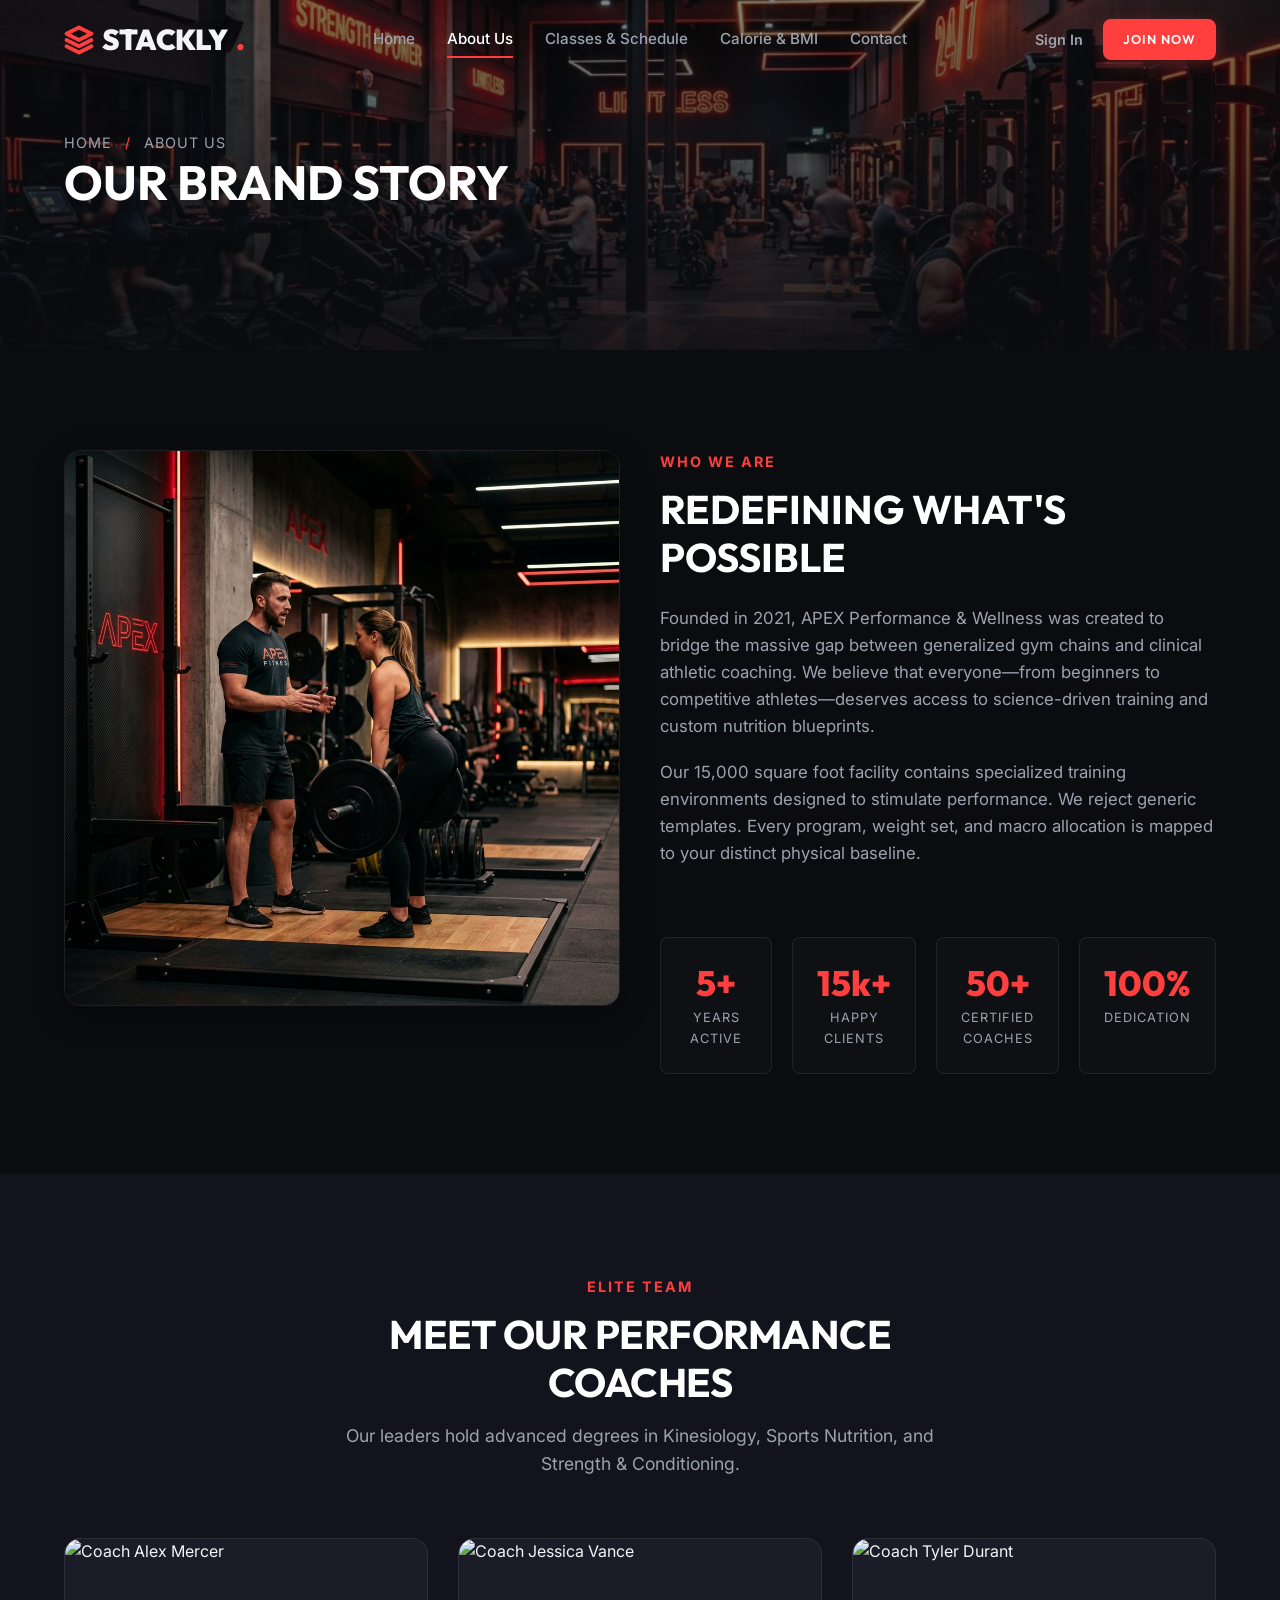
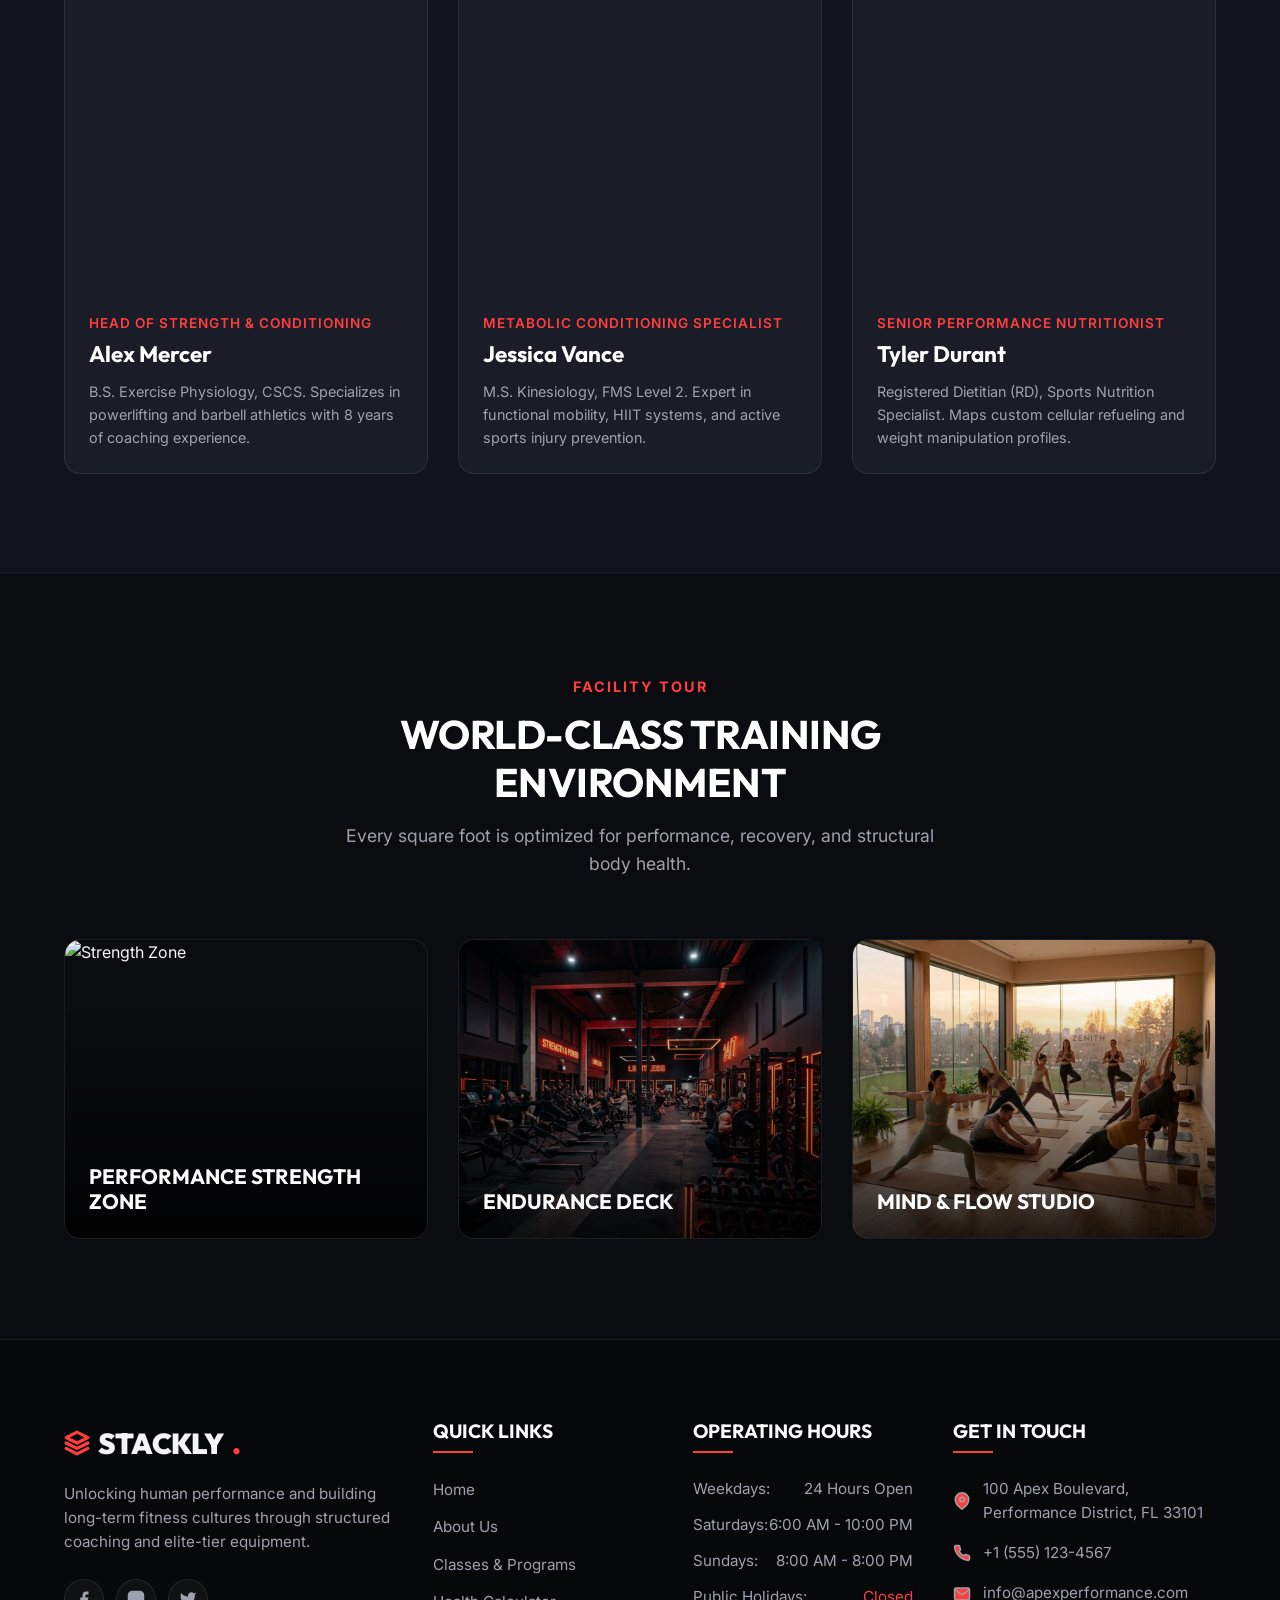
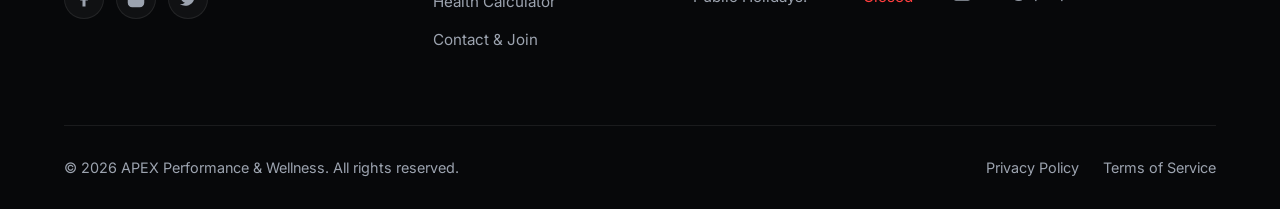
==== about.html @ 870a15e8 "hi" ====
<!DOCTYPE html>
<html lang="en">
<head>
  <meta charset="UTF-8">
  <meta name="viewport" content="width=device-width, initial-scale=1.0">
  <title>About Us | APEX Performance & Wellness</title>
  <meta name="description" content="Learn about the APEX philosophy, meet our team of certified elite trainers, and take a tour of our state-of-the-art facilities.">
  <link rel="stylesheet" href="css/style.css">
  <style>
    /* Subpage Hero specific styling */
    .sub-hero {
      height: 350px;
      position: relative;
      background-size: cover;
      background-position: center;
      display: flex;
      align-items: center;
      z-index: 2;
    }
    .sub-hero-overlay {
      position: absolute;
      top: 0;
      left: 0;
      width: 100%;
      height: 100%;
      background: linear-gradient(
        to bottom,
        rgba(11, 12, 16, 0.5) 0%,
        rgba(11, 12, 16, 0.9) 100%
      );
      z-index: -1;
    }
    .sub-hero-content {
      width: 100%;
    }
    .sub-hero h1 {
      font-size: 3rem;
      text-transform: uppercase;
      margin-bottom: 8px;
    }
    .breadcrumbs {
      font-size: 0.9rem;
      color: var(--text-muted);
      text-transform: uppercase;
      letter-spacing: 1px;
    }
    .breadcrumbs span {
      color: var(--primary);
      margin: 0 8px;
    }
    
    /* Stats Grid for About */
    .about-stats {
      display: grid;
      grid-template-columns: repeat(4, 1fr);
      gap: 20px;
      margin-top: 40px;
    }
    .about-stat-item {
      background-color: rgba(255, 255, 255, 0.02);
      border: 1px solid var(--border-color);
      border-radius: var(--radius-sm);
      padding: 24px;
      text-align: center;
    }
    .about-stat-item h3 {
      font-size: 2.2rem;
      color: var(--primary);
      margin-bottom: 4px;
      font-weight: 800;
    }
    .about-stat-item p {
      font-size: 0.8rem;
      color: var(--text-muted);
      text-transform: uppercase;
      letter-spacing: 1px;
    }

    /* Facility Grid */
    .facility-grid {
      display: grid;
      grid-template-columns: repeat(3, 1fr);
      gap: 30px;
    }
    .facility-card {
      position: relative;
      height: 300px;
      border-radius: var(--radius-md);
      overflow: hidden;
      border: 1px solid var(--border-color);
    }
    .facility-img {
      width: 100%;
      height: 100%;
      object-fit: cover;
      transition: var(--transition);
    }
    .facility-card:hover .facility-img {
      transform: scale(1.1);
    }
    .facility-overlay {
      position: absolute;
      top: 0;
      left: 0;
      width: 100%;
      height: 100%;
      background: linear-gradient(to top, rgba(0, 0, 0, 0.8) 0%, transparent 80%);
      display: flex;
      align-items: flex-end;
      padding: 24px;
    }
    .facility-overlay h3 {
      font-size: 1.3rem;
      text-transform: uppercase;
      color: var(--text-light);
    }

    @media (max-width: 768px) {
      .about-stats {
        grid-template-columns: repeat(2, 1fr);
      }
      .facility-grid {
        grid-template-columns: 1fr;
      }
    }
  </style>
</head>
<body>

  <!-- ==========================================================================
       HEADER & NAVIGATION
       ========================================================================== -->
  <header class="header" id="navbar">
    <div class="container header-container">
      <a href="index.html" class="logo" id="logo-link">
        <svg viewBox="0 0 24 24" width="30" height="30" fill="none" stroke="currentColor" stroke-width="3" stroke-linecap="round" stroke-linejoin="round" class="text-primary">
          <path d="M12 2L2 7l10 5 10-5-10-5z"></path>
          <path d="M2 17l10 5 10-5"></path>
          <path d="M2 12l10 5 10-5"></path>
        </svg>
        STACKLY<span>.</span>
      </a>
      
      <nav class="nav-menu" id="navigation-menu">
        <a href="index.html" class="nav-link" id="nav-home">Home</a>
        <a href="about.html" class="nav-link active" id="nav-about">About Us</a>
        <a href="classes.html" class="nav-link" id="nav-classes">Classes & Schedule</a>
        <a href="bmi.html" class="nav-link" id="nav-bmi">Calorie & BMI</a>
        <a href="contact.html" class="nav-link" id="nav-contact">Contact</a>
      </nav>
      
      <div class="nav-actions">
        <a href="login.html" class="nav-link" id="nav-login-link" style="margin-right: 20px; font-weight: 600; font-size: 0.9rem;">Sign In</a>
        <a href="contact.html" class="btn btn-primary btn-sm" id="nav-cta-btn" style="padding: 10px 20px; font-size: 0.8rem;">
          Join Now
        </a>
        <button class="nav-toggle" id="menu-toggle" aria-label="Toggle navigation Menu" style="margin-left: 20px;">
          <span></span>
          <span></span>
          <span></span>
        </button>
      </div>
    </div>
  </header>

  <!-- ==========================================================================
       SUBPAGE HERO
       ========================================================================== -->
  <section class="sub-hero" style="background-image: url('assets/images/hero.png');" id="about-hero">
    <div class="sub-hero-overlay"></div>
    <div class="container">
      <div class="sub-hero-content reveal reveal-fade">
        <div class="breadcrumbs">Home <span>/</span> About Us</div>
        <h1>Our Brand Story</h1>
      </div>
    </div>
  </section>

  <!-- ==========================================================================
       OUR STORY / BRAND PHILOSOPHY
       ========================================================================== -->
  <section class="section" id="story-section">
    <div class="container">
      <div class="grid-2">
        <div class="reveal reveal-left" id="story-images-layout">
          <img src="assets/images/trainer-coaching.png" alt="Apex coaching scene" style="border-radius: var(--radius-md); border: 1px solid var(--border-color); box-shadow: 0 10px 30px rgba(0,0,0,0.3);">
        </div>
        <div class="reveal reveal-right" id="story-text-content" style="display: flex; flex-direction: column; justify-content: center;">
          <span class="tagline">Who We Are</span>
          <h2 style="font-size: 2.5rem; margin-bottom: 24px; text-transform: uppercase;">Redefining What's Possible</h2>
          <p style="color: var(--text-muted); margin-bottom: 20px; font-size: 1.05rem;">
            Founded in 2021, APEX Performance & Wellness was created to bridge the massive gap between generalized gym chains and clinical athletic coaching. We believe that everyone—from beginners to competitive athletes—deserves access to science-driven training and custom nutrition blueprints.
          </p>
          <p style="color: var(--text-muted); margin-bottom: 30px; font-size: 1.05rem;">
            Our 15,000 square foot facility contains specialized training environments designed to stimulate performance. We reject generic templates. Every program, weight set, and macro allocation is mapped to your distinct physical baseline.
          </p>
          
          <div class="about-stats" id="about-stats-grid">
            <div class="about-stat-item">
              <h3>5+</h3>
              <p>Years active</p>
            </div>
            <div class="about-stat-item">
              <h3>15k+</h3>
              <p>Happy clients</p>
            </div>
            <div class="about-stat-item">
              <h3>50+</h3>
              <p>Certified coaches</p>
            </div>
            <div class="about-stat-item">
              <h3>100%</h3>
              <p>Dedication</p>
            </div>
          </div>
        </div>
      </div>
    </div>
  </section>

  <!-- ==========================================================================
       MEET THE COACHES SECTION
       ========================================================================== -->
  <section class="section section-dark" id="trainers-section">
    <div class="container">
      <div class="section-header text-center reveal reveal-up">
        <span class="tagline">Elite Team</span>
        <h2>Meet Our Performance Coaches</h2>
        <p>Our leaders hold advanced degrees in Kinesiology, Sports Nutrition, and Strength & Conditioning.</p>
      </div>

      <div class="grid-3">
        <!-- Trainer 1 -->
        <div class="trainer-card reveal reveal-up delay-1" id="trainer-alex">
          <div class="trainer-img-wrapper">
            <img src="https://images.unsplash.com/photo-1567013127542-490d757e51fc?q=80&w=400&auto=format&fit=crop" alt="Coach Alex Mercer" class="trainer-img">
            <div class="trainer-socials">
              <a href="#" class="social-icon" aria-label="Alex Mercer Instagram">
                <svg viewBox="0 0 24 24" fill="none" stroke="currentColor" stroke-width="2" stroke-linecap="round" stroke-linejoin="round"><rect x="2" y="2" width="20" height="20" rx="5" ry="5"></rect><path d="M16 11.37A4 4 0 1 1 12.63 8 4 4 0 0 1 16 11.37z"></path><line x1="17.5" y1="6.5" x2="17.51" y2="6.5"></line></svg>
              </a>
              <a href="#" class="social-icon" aria-label="Alex Mercer Twitter">
                <svg viewBox="0 0 24 24"><path d="M23 3a10.9 10.9 0 0 1-3.14 1.53 4.48 4.48 0 0 0-7.86 3v1A10.66 10.66 0 0 1 3 4s-4 9 5 13a11.64 11.64 0 0 1-7 2c9 5 20 0 20-11.5a4.5 4.5 0 0 0-.08-.83A7.72 7.72 0 0 0 23 3z"/></svg>
              </a>
            </div>
          </div>
          <div class="trainer-info">
            <div class="trainer-role">Head of Strength & Conditioning</div>
            <h3>Alex Mercer</h3>
            <p style="color: var(--text-muted); font-size: 0.9rem;">B.S. Exercise Physiology, CSCS. Specializes in powerlifting and barbell athletics with 8 years of coaching experience.</p>
          </div>
        </div>

        <!-- Trainer 2 -->
        <div class="trainer-card reveal reveal-up delay-2" id="trainer-jessica">
          <div class="trainer-img-wrapper">
            <img src="https://images.unsplash.com/photo-1548690312-e3b507d8c110?q=80&w=400&auto=format&fit=crop" alt="Coach Jessica Vance" class="trainer-img">
            <div class="trainer-socials">
              <a href="#" class="social-icon" aria-label="Jessica Vance Instagram">
                <svg viewBox="0 0 24 24" fill="none" stroke="currentColor" stroke-width="2" stroke-linecap="round" stroke-linejoin="round"><rect x="2" y="2" width="20" height="20" rx="5" ry="5"></rect><path d="M16 11.37A4 4 0 1 1 12.63 8 4 4 0 0 1 16 11.37z"></path><line x1="17.5" y1="6.5" x2="17.51" y2="6.5"></line></svg>
              </a>
              <a href="#" class="social-icon" aria-label="Jessica Vance Twitter">
                <svg viewBox="0 0 24 24"><path d="M23 3a10.9 10.9 0 0 1-3.14 1.53 4.48 4.48 0 0 0-7.86 3v1A10.66 10.66 0 0 1 3 4s-4 9 5 13a11.64 11.64 0 0 1-7 2c9 5 20 0 20-11.5a4.5 4.5 0 0 0-.08-.83A7.72 7.72 0 0 0 23 3z"/></svg>
              </a>
            </div>
          </div>
          <div class="trainer-info">
            <div class="trainer-role">Metabolic Conditioning Specialist</div>
            <h3>Jessica Vance</h3>
            <p style="color: var(--text-muted); font-size: 0.9rem;">M.S. Kinesiology, FMS Level 2. Expert in functional mobility, HIIT systems, and active sports injury prevention.</p>
          </div>
        </div>

        <!-- Trainer 3 -->
        <div class="trainer-card reveal reveal-up delay-3" id="trainer-tyler">
          <div class="trainer-img-wrapper">
            <img src="https://images.unsplash.com/photo-1605296867304-46d5465a25f1?q=80&w=400&auto=format&fit=crop" alt="Coach Tyler Durant" class="trainer-img">
            <div class="trainer-socials">
              <a href="#" class="social-icon" aria-label="Tyler Durant Instagram">
                <svg viewBox="0 0 24 24" fill="none" stroke="currentColor" stroke-width="2" stroke-linecap="round" stroke-linejoin="round"><rect x="2" y="2" width="20" height="20" rx="5" ry="5"></rect><path d="M16 11.37A4 4 0 1 1 12.63 8 4 4 0 0 1 16 11.37z"></path><line x1="17.5" y1="6.5" x2="17.51" y2="6.5"></line></svg>
              </a>
              <a href="#" class="social-icon" aria-label="Tyler Durant Twitter">
                <svg viewBox="0 0 24 24"><path d="M23 3a10.9 10.9 0 0 1-3.14 1.53 4.48 4.48 0 0 0-7.86 3v1A10.66 10.66 0 0 1 3 4s-4 9 5 13a11.64 11.64 0 0 1-7 2c9 5 20 0 20-11.5a4.5 4.5 0 0 0-.08-.83A7.72 7.72 0 0 0 23 3z"/></svg>
              </a>
            </div>
          </div>
          <div class="trainer-info">
            <div class="trainer-role">Senior Performance Nutritionist</div>
            <h3>Tyler Durant</h3>
            <p style="color: var(--text-muted); font-size: 0.9rem;">Registered Dietitian (RD), Sports Nutrition Specialist. Maps custom cellular refueling and weight manipulation profiles.</p>
          </div>
        </div>
      </div>
    </div>
  </section>

  <!-- ==========================================================================
       FACILITY TOUR SECTION
       ========================================================================== -->
  <section class="section" id="facility-section">
    <div class="container">
      <div class="section-header text-center reveal reveal-up">
        <span class="tagline">Facility Tour</span>
        <h2>World-Class Training Environment</h2>
        <p>Every square foot is optimized for performance, recovery, and structural body health.</p>
      </div>

      <div class="facility-grid">
        <!-- Zone 1 -->
        <div class="facility-card reveal reveal-left" id="facility-zone-strength">
          <img src="https://images.unsplash.com/photo-1534438327276-14e5300c3a48?q=80&w=600&auto=format&fit=crop" alt="Strength Zone" class="facility-img">
          <div class="facility-overlay">
            <h3>Performance Strength Zone</h3>
          </div>
        </div>

        <!-- Zone 2 -->
        <div class="facility-card reveal reveal-up" id="facility-zone-cardio">
          <img src="assets/images/hero.png" alt="Cardio Zone" class="facility-img">
          <div class="facility-overlay">
            <h3>Endurance Deck</h3>
          </div>
        </div>

        <!-- Zone 3 -->
        <div class="facility-card reveal reveal-right" id="facility-zone-mind">
          <img src="assets/images/group-class.png" alt="Yoga Zone" class="facility-img">
          <div class="facility-overlay">
            <h3>Mind & Flow Studio</h3>
          </div>
        </div>
      </div>
    </div>
  </section>

  <!-- ==========================================================================
       FOOTER
       ========================================================================== -->
  <footer class="footer" id="footer-section">
    <div class="container">
      <div class="footer-grid">
        <!-- Col 1 -->
        <div class="footer-brand" id="footer-logo-col">
          <a href="index.html" class="logo">
            <svg viewBox="0 0 24 24" width="26" height="26" fill="none" stroke="currentColor" stroke-width="3" stroke-linecap="round" stroke-linejoin="round" class="text-primary">
              <path d="M12 2L2 7l10 5 10-5-10-5z"></path>
              <path d="M2 17l10 5 10-5"></path>
              <path d="M2 12l10 5 10-5"></path>
            </svg>
            STACKLY<span>.</span>
          </a>
          <p>Unlocking human performance and building long-term fitness cultures through structured coaching and elite-tier equipment.</p>
          <div class="footer-socials">
            <a href="404.html" class="social-icon" aria-label="Facebook link">
              <svg viewBox="0 0 24 24"><path d="M18 2h-3a5 5 0 0 0-5 5v3H7v4h3v8h4v-8h3l1-4h-4V7a1 1 0 0 1 1-1h3z"/></svg>
            </a>
            <a href="404.html" class="social-icon" aria-label="Instagram link">
              <svg viewBox="0 0 24 24" fill="none" stroke="currentColor" stroke-width="2" stroke-linecap="round" stroke-linejoin="round"><rect x="2" y="2" width="20" height="20" rx="5" ry="5"></rect><path d="M16 11.37A4 4 0 1 1 12.63 8 4 4 0 0 1 16 11.37z"></path><line x1="17.5" y1="6.5" x2="17.51" y2="6.5"></line></svg>
            </a>
            <a href="404.html" class="social-icon" aria-label="Twitter/X link">
              <svg viewBox="0 0 24 24"><path d="M23 3a10.9 10.9 0 0 1-3.14 1.53 4.48 4.48 0 0 0-7.86 3v1A10.66 10.66 0 0 1 3 4s-4 9 5 13a11.64 11.64 0 0 1-7 2c9 5 20 0 20-11.5a4.5 4.5 0 0 0-.08-.83A7.72 7.72 0 0 0 23 3z"/></svg>
            </a>
          </div>
        </div>

        <!-- Col 2 -->
        <div class="footer-column" id="footer-links-col">
          <h3>Quick Links</h3>
          <ul class="footer-links">
            <li><a href="index.html" id="fl-home">Home</a></li>
            <li><a href="about.html" id="fl-about">About Us</a></li>
            <li><a href="classes.html" id="fl-classes">Classes & Programs</a></li>
            <li><a href="bmi.html" id="fl-bmi">Health Calculator</a></li>
            <li><a href="contact.html" id="fl-contact">Contact & Join</a></li>
          </ul>
        </div>

        <!-- Col 3 -->
        <div class="footer-column" id="footer-hours-col">
          <h3>Operating Hours</h3>
          <ul class="footer-links" style="color: var(--text-muted); font-size: 0.95rem;">
            <li style="margin-bottom: 12px; display: flex; justify-content: space-between;">
              <span>Weekdays:</span> <span class="text-light">24 Hours Open</span>
            </li>
            <li style="margin-bottom: 12px; display: flex; justify-content: space-between;">
              <span>Saturdays:</span> <span class="text-light">6:00 AM - 10:00 PM</span>
            </li>
            <li style="margin-bottom: 12px; display: flex; justify-content: space-between;">
              <span>Sundays:</span> <span class="text-light">8:00 AM - 8:00 PM</span>
            </li>
            <li style="margin-bottom: 12px; display: flex; justify-content: space-between;">
              <span>Public Holidays:</span> <span class="text-primary">Closed</span>
            </li>
          </ul>
        </div>

        <!-- Col 4 -->
        <div class="footer-column" id="footer-contact-col">
          <h3>Get In Touch</h3>
          <ul class="footer-info">
            <li>
              <svg viewBox="0 0 24 24" fill="none" stroke="currentColor" stroke-width="2" stroke-linecap="round" stroke-linejoin="round"><path d="M21 10c0 7-9 13-9 13s-9-6-9-13a9 9 0 0 1 18 0z"></path><circle cx="12" cy="10" r="3"></circle></svg>
              <span>100 Apex Boulevard, Performance District, FL 33101</span>
            </li>
            <li>
              <svg viewBox="0 0 24 24" fill="none" stroke="currentColor" stroke-width="2" stroke-linecap="round" stroke-linejoin="round"><path d="M22 16.92v3a2 2 0 0 1-2.18 2 19.79 19.79 0 0 1-8.63-3.07 19.5 19.5 0 0 1-6-6 19.79 19.79 0 0 1-3.07-8.67A2 2 0 0 1 4.11 2h3a2 2 0 0 1 2 1.72 12.84 12.84 0 0 0 .7 2.81 2 2 0 0 1-.45 2.11L8.09 9.91a16 16 0 0 0 6 6l1.27-1.27a2 2 0 0 1 2.11-.45 12.84 12.84 0 0 0 2.81.7A2 2 0 0 1 22 16.92z"></path></svg>
              <span>+1 (555) 123-4567</span>
            </li>
            <li>
              <svg viewBox="0 0 24 24" fill="none" stroke="currentColor" stroke-width="2" stroke-linecap="round" stroke-linejoin="round"><path d="M4 4h16c1.1 0 2 .9 2 2v12c0 1.1-.9 2-2 2H4c-1.1 0-2-.9-2-2V6c0-1.1.9-2 2-2z"></path><polyline points="22,6 12,13 2,6"></polyline></svg>
              <span>info@apexperformance.com</span>
            </li>
          </ul>
        </div>
      </div>

      <div class="footer-bottom">
        <p>&copy; 2026 APEX Performance & Wellness. All rights reserved.</p>
        <div class="footer-bottom-links">
          <a href="#" id="f-privacy">Privacy Policy</a>
          <a href="#" id="f-terms">Terms of Service</a>
        </div>
      </div>
    </div>
  </footer>

  <script src="js/main.js"></script>
</body>
</html>
---- css/style.css ----
@import url('https://fonts.googleapis.com/css2?family=Inter:wght@300;400;500;600;700&family=Outfit:wght@400;500;600;700;800;900&display=swap');

/* ==========================================================================
   DESIGN SYSTEM & VARIABLES
   ========================================================================== */
:root {
  /* Colors */
  --primary: #ff3e3e;
  --primary-rgb: 255, 62, 62;
  --primary-hover: #e02b2b;
  --secondary: #ffb300;
  --secondary-rgb: 255, 179, 0;
  --dark-bg: #0b0c10;
  --dark-section: #12131c;
  --card-bg: #1a1c28;
  --card-hover: #222535;
  --border-color: rgba(255, 255, 255, 0.08);
  --border-focus: rgba(255, 62, 62, 0.5);
  
  /* Text */
  --text-main: #f3f4f6;
  --text-muted: #9ca3af;
  --text-light: #ffffff;
  
  /* Glassmorphism */
  --glass-bg: rgba(18, 19, 28, 0.75);
  --glass-border: rgba(255, 255, 255, 0.06);
  --glass-shadow: rgba(0, 0, 0, 0.4);
  
  /* Fonts */
  --font-title: 'Outfit', -apple-system, BlinkMacSystemFont, "Segoe UI", Roboto, sans-serif;
  --font-body: 'Inter', -apple-system, BlinkMacSystemFont, sans-serif;
  
  /* Spacing */
  --section-padding: 100px 0;
  --section-padding-mobile: 60px 0;
  
  /* UI Attributes */
  --radius-sm: 8px;
  --radius-md: 16px;
  --radius-lg: 24px;
  --radius-full: 9999px;
  --transition: all 0.35s cubic-bezier(0.25, 0.8, 0.25, 1);
  --transition-fast: all 0.2s ease;
}

/* ==========================================================================
   GLOBAL RESET & BASE STYLES
   ========================================================================== */
*, *::before, *::after {
  box-sizing: border-box;
  margin: 0;
  padding: 0;
}

html {
  scroll-behavior: smooth;
  scroll-padding-top: 80px; /* Offset for sticky nav */
  -webkit-font-smoothing: antialiased;
  -moz-osx-font-smoothing: grayscale;
}

body {
  font-family: var(--font-body);
  background-color: var(--dark-bg);
  color: var(--text-main);
  line-height: 1.6;
  overflow-x: hidden;
}

/* Custom Scrollbar */
::-webkit-scrollbar {
  width: 10px;
}

::-webkit-scrollbar-track {
  background: var(--dark-bg);
}

::-webkit-scrollbar-thumb {
  background: #2b2e3c;
  border-radius: var(--radius-sm);
  border: 2px solid var(--dark-bg);
}

::-webkit-scrollbar-thumb:hover {
  background: var(--primary);
}

/* Typography */
h1, h2, h3, h4, h5, h6 {
  font-family: var(--font-title);
  color: var(--text-light);
  font-weight: 700;
  line-height: 1.2;
}

a {
  color: inherit;
  text-decoration: none;
  transition: var(--transition-fast);
}

img {
  max-width: 100%;
  height: auto;
  display: block;
}

ul {
  list-style: none;
}

button, input, textarea, select {
  font-family: inherit;
  font-size: inherit;
  background: none;
  border: none;
  outline: none;
  color: inherit;
}

/* ==========================================================================
   LAYOUT UTILITIES
   ========================================================================== */
.container {
  width: 100%;
  max-width: 1200px;
  margin: 0 auto;
  padding: 0 24px;
}

.section {
  padding: var(--section-padding);
}

.section-dark {
  background-color: var(--dark-section);
}

.flex-center {
  display: flex;
  align-items: center;
  justify-content: center;
}

.text-center {
  text-align: center;
}

.grid-2 {
  display: grid;
  grid-template-columns: repeat(2, 1fr);
  gap: 40px;
}

.grid-3 {
  display: grid;
  grid-template-columns: repeat(3, 1fr);
  gap: 30px;
}

.grid-4 {
  display: grid;
  grid-template-columns: repeat(4, 1fr);
  gap: 20px;
}

/* Spacing Helpers */
.mb-1 { margin-bottom: 8px; }
.mb-2 { margin-bottom: 16px; }
.mb-3 { margin-bottom: 24px; }
.mb-4 { margin-bottom: 32px; }
.mb-5 { margin-bottom: 48px; }

.mt-2 { margin-top: 16px; }
.mt-4 { margin-top: 32px; }

/* Text highlights */
.text-primary {
  color: var(--primary);
}

.text-secondary {
  color: var(--secondary);
}

.text-gradient {
  background: linear-gradient(135deg, var(--primary), var(--secondary));
  -webkit-background-clip: text;
  -webkit-text-fill-color: transparent;
}

.tagline {
  text-transform: uppercase;
  font-weight: 700;
  font-size: 0.9rem;
  letter-spacing: 2px;
  color: var(--primary);
  display: inline-block;
  margin-bottom: 12px;
}

/* Section Header */
.section-header {
  max-width: 600px;
  margin: 0 auto 60px auto;
}

.section-header h2 {
  font-size: 2.5rem;
  margin-bottom: 16px;
  text-transform: uppercase;
  letter-spacing: -0.5px;
}

.section-header p {
  color: var(--text-muted);
  font-size: 1.1rem;
}

/* ==========================================================================
   BUTTONS & INTERACTIVES
   ========================================================================== */
.btn {
  display: inline-flex;
  align-items: center;
  justify-content: center;
  padding: 14px 28px;
  font-family: var(--font-title);
  font-weight: 600;
  text-transform: uppercase;
  font-size: 0.9rem;
  letter-spacing: 1px;
  border-radius: var(--radius-sm);
  cursor: pointer;
  transition: var(--transition);
  position: relative;
  overflow: hidden;
  gap: 10px;
  z-index: 1;
}

.btn-primary {
  background-color: var(--primary);
  color: var(--text-light);
  box-shadow: 0 4px 15px rgba(255, 62, 62, 0.3);
}

.btn-primary::after {
  content: '';
  position: absolute;
  top: 0;
  left: -100%;
  width: 100%;
  height: 100%;
  background: linear-gradient(90deg, transparent, rgba(255, 255, 255, 0.2), transparent);
  transition: 0.5s;
  z-index: -1;
}

.btn-primary:hover::after {
  left: 100%;
}

.btn-primary:hover {
  background-color: var(--primary-hover);
  box-shadow: 0 6px 20px rgba(255, 62, 62, 0.5);
  transform: translateY(-2px);
}

.btn-secondary {
  background-color: transparent;
  color: var(--text-light);
  border: 2px solid var(--text-light);
}

.btn-secondary:hover {
  background-color: var(--text-light);
  color: var(--dark-bg);
  transform: translateY(-2px);
}

.btn-outline-primary {
  background-color: transparent;
  color: var(--primary);
  border: 2px solid var(--primary);
}

.btn-outline-primary:hover {
  background-color: var(--primary);
  color: var(--text-light);
  box-shadow: 0 4px 15px rgba(255, 62, 62, 0.3);
  transform: translateY(-2px);
}

/* Icon Styles */
.btn svg {
  width: 18px;
  height: 18px;
  fill: currentColor;
  transition: transform 0.3s ease;
}

.btn:hover svg {
  transform: translateX(4px);
}

/* ==========================================================================
   HEADER / STICKY NAVIGATION
   ========================================================================== */
.header {
  position: fixed;
  top: 0;
  left: 0;
  width: 100%;
  height: 80px;
  display: flex;
  align-items: center;
  z-index: 1000;
  transition: var(--transition);
  border-bottom: 1px solid transparent;
}

.header-scrolled {
  background-color: var(--glass-bg);
  backdrop-filter: blur(16px);
  -webkit-backdrop-filter: blur(16px);
  height: 70px;
  border-bottom: 1px solid var(--glass-border);
  box-shadow: 0 10px 30px var(--glass-shadow);
}

.header-container {
  display: flex;
  justify-content: space-between;
  align-items: center;
  width: 100%;
}

.logo {
  font-family: var(--font-title);
  font-weight: 900;
  font-size: 1.8rem;
  letter-spacing: -0.5px;
  display: flex;
  align-items: center;
  gap: 8px;
}

.logo span {
  color: var(--primary);
}

.nav-menu {
  display: flex;
  gap: 32px;
  align-items: center;
}

.nav-link {
  font-weight: 500;
  font-size: 0.95rem;
  color: var(--text-muted);
  position: relative;
  padding: 6px 0;
}

.nav-link:hover, .nav-link.active {
  color: var(--text-light);
}

.nav-link::after {
  content: '';
  position: absolute;
  bottom: 0;
  left: 0;
  width: 0;
  height: 2px;
  background-color: var(--primary);
  transition: var(--transition);
}

.nav-link:hover::after, .nav-link.active::after {
  width: 100%;
}

.nav-actions {
  display: flex;
  align-items: center;
}

/* Hamburger Menu button */
.nav-toggle {
  display: none;
  flex-direction: column;
  justify-content: space-between;
  width: 24px;
  height: 18px;
  cursor: pointer;
  z-index: 1001;
}

.nav-toggle span {
  display: block;
  height: 2px;
  width: 100%;
  background-color: var(--text-light);
  border-radius: 2px;
  transition: var(--transition);
}

/* Mobile Nav Active Animation */
.nav-toggle.active span:nth-child(1) {
  transform: translateY(8px) rotate(45deg);
}

.nav-toggle.active span:nth-child(2) {
  opacity: 0;
}

.nav-toggle.active span:nth-child(3) {
  transform: translateY(-8px) rotate(-45deg);
}

/* ==========================================================================
   HERO / BANNER SECTION
   ========================================================================== */
.hero {
  height: 100vh;
  min-height: 700px;
  position: relative;
  background-size: cover;
  background-position: center;
  display: flex;
  align-items: center;
  z-index: 2;
}

.hero-overlay {
  position: absolute;
  top: 0;
  left: 0;
  width: 100%;
  height: 100%;
  background: linear-gradient(
    to bottom,
    rgba(11, 12, 16, 0.4) 0%,
    rgba(11, 12, 16, 0.75) 60%,
    var(--dark-bg) 100%
  );
  z-index: -1;
}

.hero-content {
  max-width: 750px;
}

.hero-tag {
  font-size: 1rem;
  letter-spacing: 3px;
  background-color: rgba(255, 62, 62, 0.15);
  border: 1px solid rgba(255, 62, 62, 0.3);
  color: var(--primary);
  display: inline-block;
  padding: 6px 16px;
  border-radius: var(--radius-full);
  margin-bottom: 24px;
  text-transform: uppercase;
  font-weight: 700;
}

.hero-title {
  font-size: 4.5rem;
  font-weight: 900;
  line-height: 1.1;
  text-transform: uppercase;
  margin-bottom: 24px;
}

.hero-desc {
  font-size: 1.2rem;
  color: var(--text-muted);
  margin-bottom: 40px;
  max-width: 600px;
}

.hero-btns {
  display: flex;
  gap: 16px;
}

/* Stats Floating Cards */
.hero-stats-wrapper {
  position: absolute;
  right: 5%;
  top: 30%;
  display: flex;
  flex-direction: column;
  gap: 20px;
  z-index: 10;
}

.glass-badge {
  background: var(--glass-bg);
  border: 1px solid var(--glass-border);
  backdrop-filter: blur(12px);
  -webkit-backdrop-filter: blur(12px);
  border-radius: var(--radius-md);
  padding: 20px 30px;
  display: flex;
  align-items: center;
  gap: 16px;
  box-shadow: 0 10px 35px var(--glass-shadow);
  transform: translateY(0);
  transition: var(--transition);
}

.glass-badge:hover {
  transform: translateY(-5px);
  border-color: rgba(255, 62, 62, 0.3);
}

.glass-badge-icon {
  width: 48px;
  height: 48px;
  border-radius: var(--radius-sm);
  background-color: rgba(255, 62, 62, 0.15);
  color: var(--primary);
  display: flex;
  align-items: center;
  justify-content: center;
}

.glass-badge-icon svg {
  width: 24px;
  height: 24px;
  fill: currentColor;
}

.glass-badge-info h3 {
  font-size: 1.6rem;
  font-weight: 800;
  color: var(--text-light);
}

.glass-badge-info p {
  font-size: 0.8rem;
  color: var(--text-muted);
  text-transform: uppercase;
  letter-spacing: 1px;
}

/* ==========================================================================
   FEATURES / SERVICES SECTION
   ========================================================================== */
.feature-card {
  background-color: var(--card-bg);
  border: 1px solid var(--border-color);
  border-radius: var(--radius-md);
  padding: 40px;
  transition: var(--transition);
  position: relative;
  overflow: hidden;
}

.feature-card::before {
  content: '';
  position: absolute;
  top: 0;
  left: 0;
  width: 100%;
  height: 4px;
  background-color: var(--primary);
  transform: scaleX(0);
  transform-origin: left;
  transition: var(--transition);
}

.feature-card:hover {
  transform: translateY(-8px);
  background-color: var(--card-hover);
  border-color: rgba(255, 62, 62, 0.2);
  box-shadow: 0 15px 35px rgba(0, 0, 0, 0.3);
}

.feature-card:hover::before {
  transform: scaleX(1);
}

.feature-icon {
  width: 60px;
  height: 60px;
  background-color: rgba(255, 62, 62, 0.08);
  color: var(--primary);
  border-radius: var(--radius-sm);
  margin-bottom: 24px;
  display: flex;
  align-items: center;
  justify-content: center;
  transition: var(--transition);
}

.feature-card:hover .feature-icon {
  background-color: var(--primary);
  color: var(--text-light);
  transform: scale(1.05);
}

.feature-icon svg {
  width: 28px;
  height: 28px;
  fill: currentColor;
}

.feature-card h3 {
  font-size: 1.4rem;
  margin-bottom: 12px;
}

.feature-card p {
  color: var(--text-muted);
  font-size: 0.95rem;
}

/* ==========================================================================
   PROGRAMS / SERVICES
   ========================================================================== */
.program-card {
  position: relative;
  height: 420px;
  border-radius: var(--radius-md);
  overflow: hidden;
  display: flex;
  align-items: flex-end;
  border: 1px solid var(--border-color);
  box-shadow: 0 10px 30px rgba(0, 0, 0, 0.2);
}

.program-img {
  position: absolute;
  top: 0;
  left: 0;
  width: 100%;
  height: 100%;
  background-size: cover;
  background-position: center;
  transition: var(--transition);
  z-index: 1;
}

.program-card:hover .program-img {
  transform: scale(1.1);
}

.program-overlay {
  position: absolute;
  top: 0;
  left: 0;
  width: 100%;
  height: 100%;
  background: linear-gradient(
    to bottom,
    transparent 0%,
    rgba(11, 12, 16, 0.2) 30%,
    rgba(11, 12, 16, 0.9) 100%
  );
  z-index: 2;
}

.program-content {
  position: relative;
  z-index: 3;
  padding: 32px;
  width: 100%;
}

.program-tag {
  background-color: var(--primary);
  color: var(--text-light);
  font-size: 0.75rem;
  font-weight: 700;
  text-transform: uppercase;
  padding: 4px 10px;
  border-radius: var(--radius-sm);
  display: inline-block;
  margin-bottom: 12px;
}

.program-card h3 {
  font-size: 1.6rem;
  margin-bottom: 8px;
  text-transform: uppercase;
}

.program-card p {
  color: var(--text-muted);
  font-size: 0.9rem;
  margin-bottom: 20px;
  transform: translateY(20px);
  opacity: 0;
  transition: var(--transition);
}

.program-card:hover p {
  transform: translateY(0);
  opacity: 1;
}

.program-link {
  display: inline-flex;
  align-items: center;
  gap: 8px;
  font-size: 0.9rem;
  font-weight: 600;
  color: var(--primary);
}

.program-link svg {
  width: 16px;
  height: 16px;
  fill: currentColor;
  transition: transform 0.2s ease;
}

.program-link:hover svg {
  transform: translateX(4px);
}

/* ==========================================================================
   TRAINERS / ABOUT SPECIFICS
   ========================================================================== */
.trainer-card {
  background-color: var(--card-bg);
  border: 1px solid var(--border-color);
  border-radius: var(--radius-md);
  overflow: hidden;
  transition: var(--transition);
}

.trainer-card:hover {
  transform: translateY(-5px);
  border-color: rgba(255, 62, 62, 0.2);
  box-shadow: 0 15px 30px rgba(0, 0, 0, 0.3);
}

.trainer-img-wrapper {
  position: relative;
  height: 350px;
  overflow: hidden;
}

.trainer-img {
  width: 100%;
  height: 100%;
  object-fit: cover;
  object-position: top;
  transition: var(--transition);
}

.trainer-card:hover .trainer-img {
  transform: scale(1.05);
}

.trainer-socials {
  position: absolute;
  bottom: 0;
  left: 0;
  width: 100%;
  display: flex;
  justify-content: center;
  gap: 12px;
  padding: 20px;
  background: linear-gradient(to top, rgba(0, 0, 0, 0.8), transparent);
  transform: translateY(100%);
  transition: var(--transition);
  z-index: 5;
}

.trainer-card:hover .trainer-socials {
  transform: translateY(0);
}

.social-icon {
  width: 40px;
  height: 40px;
  background-color: var(--primary);
  color: var(--text-light);
  border-radius: var(--radius-full);
  display: flex;
  align-items: center;
  justify-content: center;
  transition: var(--transition-fast);
}

.social-icon:hover {
  background-color: var(--text-light);
  color: var(--primary);
  transform: scale(1.1);
}

.social-icon svg {
  width: 18px;
  height: 18px;
  fill: currentColor;
}

.trainer-info {
  padding: 24px;
}

.trainer-role {
  color: var(--primary);
  font-size: 0.85rem;
  font-weight: 600;
  text-transform: uppercase;
  letter-spacing: 1px;
  margin-bottom: 6px;
}

.trainer-info h3 {
  font-size: 1.4rem;
  margin-bottom: 12px;
}

/* ==========================================================================
   CLASS SCHEDULE & FILTER (CLASSES PAGE)
   ========================================================================== */
.filter-tabs {
  display: flex;
  justify-content: center;
  gap: 12px;
  margin-bottom: 40px;
  flex-wrap: wrap;
}

.filter-btn {
  padding: 10px 24px;
  background-color: var(--card-bg);
  border: 1px solid var(--border-color);
  color: var(--text-muted);
  border-radius: var(--radius-full);
  font-weight: 600;
  cursor: pointer;
  transition: var(--transition-fast);
}

.filter-btn:hover, .filter-btn.active {
  background-color: var(--primary);
  color: var(--text-light);
  border-color: var(--primary);
  box-shadow: 0 4px 15px rgba(255, 62, 62, 0.2);
}

/* Schedule Table */
.schedule-table-wrapper {
  overflow-x: auto;
  border-radius: var(--radius-md);
  border: 1px solid var(--border-color);
  background-color: var(--card-bg);
}

.schedule-table {
  width: 100%;
  border-collapse: collapse;
  text-align: left;
  min-width: 800px;
}

.schedule-table th, .schedule-table td {
  padding: 20px 24px;
  border-bottom: 1px solid var(--border-color);
}

.schedule-table th {
  background-color: var(--dark-section);
  color: var(--text-light);
  font-family: var(--font-title);
  font-size: 1rem;
  text-transform: uppercase;
  font-weight: 700;
  letter-spacing: 0.5px;
}

.schedule-row {
  transition: var(--transition-fast);
}

.schedule-row:hover {
  background-color: var(--card-hover);
}

.class-time {
  font-weight: 700;
  color: var(--text-light);
}

.class-name {
  font-weight: 600;
  color: var(--text-light);
  font-size: 1.1rem;
}

.class-type {
  display: inline-block;
  padding: 4px 10px;
  font-size: 0.75rem;
  font-weight: 700;
  text-transform: uppercase;
  border-radius: var(--radius-sm);
  background-color: rgba(255, 255, 255, 0.06);
}

.class-type.strength { color: var(--primary); background-color: rgba(255, 62, 62, 0.1); }
.class-type.cardio { color: #00f2fe; background-color: rgba(0, 242, 254, 0.1); }
.class-type.flexibility { color: #a1ff00; background-color: rgba(161, 255, 0, 0.1); }
.class-type.mind { color: var(--secondary); background-color: rgba(255, 179, 0, 0.1); }

/* ==========================================================================
   PRICING PLANS
   ========================================================================== */
.pricing-card {
  background-color: var(--card-bg);
  border: 1px solid var(--border-color);
  border-radius: var(--radius-md);
  padding: 50px 40px;
  transition: var(--transition);
  display: flex;
  flex-direction: column;
  position: relative;
}

.pricing-card.popular {
  border-color: var(--primary);
  box-shadow: 0 15px 35px rgba(255, 62, 62, 0.15);
  transform: scale(1.03);
}

@media (max-width: 991px) {
  .pricing-card.popular {
    transform: scale(1);
  }
}

.popular-badge {
  position: absolute;
  top: 20px;
  right: 20px;
  background-color: var(--primary);
  color: var(--text-light);
  font-size: 0.75rem;
  font-weight: 700;
  text-transform: uppercase;
  padding: 6px 14px;
  border-radius: var(--radius-full);
  letter-spacing: 1px;
}

.plan-title {
  font-size: 1.5rem;
  margin-bottom: 8px;
  text-transform: uppercase;
}

.plan-desc {
  color: var(--text-muted);
  font-size: 0.9rem;
  margin-bottom: 30px;
}

.plan-price {
  margin-bottom: 40px;
}

.plan-price h3 {
  font-size: 3rem;
  font-weight: 900;
  display: flex;
  align-items: baseline;
}

.plan-price span {
  font-size: 1rem;
  font-weight: 500;
  color: var(--text-muted);
  text-transform: lowercase;
}

.plan-features {
  margin-bottom: 40px;
  flex-grow: 1;
}

.plan-features li {
  display: flex;
  align-items: center;
  gap: 12px;
  margin-bottom: 16px;
  color: var(--text-main);
  font-size: 0.95rem;
}

.plan-features svg {
  width: 18px;
  height: 18px;
  fill: var(--primary);
  flex-shrink: 0;
}

.plan-features li.disabled {
  color: var(--text-muted);
  text-decoration: line-through;
  opacity: 0.5;
}

.plan-features li.disabled svg {
  fill: var(--text-muted);
}

/* ==========================================================================
   FITNESS CALCULATOR (BMI PAGE)
   ========================================================================== */
.calc-wrapper {
  background-color: var(--card-bg);
  border: 1px solid var(--border-color);
  border-radius: var(--radius-lg);
  padding: 50px;
  box-shadow: 0 15px 40px rgba(0, 0, 0, 0.4);
}

.calc-grid {
  display: grid;
  grid-template-columns: 1.2fr 0.8fr;
  gap: 60px;
}

.calc-group {
  margin-bottom: 24px;
}

.calc-label {
  display: block;
  font-weight: 600;
  font-size: 0.9rem;
  color: var(--text-light);
  margin-bottom: 8px;
  text-transform: uppercase;
  letter-spacing: 0.5px;
}

/* Input Styles */
.form-input, .form-select, .form-textarea {
  width: 100%;
  padding: 16px 20px;
  background-color: rgba(255, 255, 255, 0.04);
  border: 1px solid var(--border-color);
  border-radius: var(--radius-sm);
  color: var(--text-light);
  transition: var(--transition-fast);
}

.form-input:focus, .form-select:focus, .form-textarea:focus {
  border-color: var(--primary);
  background-color: rgba(255, 255, 255, 0.08);
  box-shadow: 0 0 0 4px var(--border-focus);
}

/* Select Styling Override */
.form-select option {
  background-color: var(--card-bg);
  color: var(--text-light);
}

.calc-tabs {
  display: flex;
  gap: 12px;
  margin-bottom: 32px;
}

.calc-tab-btn {
  flex: 1;
  padding: 12px;
  text-align: center;
  background-color: rgba(255, 255, 255, 0.04);
  border: 1px solid var(--border-color);
  border-radius: var(--radius-sm);
  font-weight: 600;
  cursor: pointer;
  transition: var(--transition-fast);
}

.calc-tab-btn.active {
  background-color: var(--primary);
  border-color: var(--primary);
  color: var(--text-light);
}

/* Results panel */
.calc-results {
  background-color: var(--dark-section);
  border-radius: var(--radius-md);
  padding: 40px;
  border: 1px solid var(--border-color);
  display: flex;
  flex-direction: column;
  justify-content: center;
  align-items: center;
  text-align: center;
}

.result-circle {
  width: 140px;
  height: 140px;
  border-radius: var(--radius-full);
  border: 4px solid var(--border-color);
  display: flex;
  flex-direction: column;
  align-items: center;
  justify-content: center;
  margin-bottom: 24px;
  transition: var(--transition);
}

.result-circle.active {
  border-color: var(--primary);
  box-shadow: 0 0 25px rgba(255, 62, 62, 0.2);
}

.result-val {
  font-size: 2.2rem;
  font-weight: 800;
  font-family: var(--font-title);
  line-height: 1.1;
  color: var(--text-light);
}

.result-unit {
  font-size: 0.8rem;
  color: var(--text-muted);
  text-transform: uppercase;
}

.result-status {
  font-size: 1.3rem;
  font-weight: 700;
  margin-bottom: 8px;
  text-transform: uppercase;
}

.result-advice {
  color: var(--text-muted);
  font-size: 0.9rem;
}

/* ==========================================================================
   TESTIMONIALS SLIDER
   ========================================================================== */
.testimonial-section {
  overflow: hidden;
}

.testimonial-container {
  max-width: 800px;
  margin: 0 auto;
  position: relative;
  height: 300px; /* Constrain slider height */
}

.testimonial-slider {
  display: flex;
  transition: transform 0.5s cubic-bezier(0.25, 1, 0.5, 1);
  height: 100%;
}

.testimonial-slide {
  min-width: 100%;
  display: flex;
  flex-direction: column;
  align-items: center;
  text-align: center;
  justify-content: center;
  padding: 0 40px;
}

.quote-icon {
  color: var(--primary);
  opacity: 0.25;
  margin-bottom: 20px;
}

.quote-icon svg {
  width: 48px;
  height: 48px;
  fill: currentColor;
}

.testimonial-text {
  font-size: 1.3rem;
  font-style: italic;
  color: var(--text-main);
  margin-bottom: 24px;
  line-height: 1.6;
}

.client-info {
  display: flex;
  align-items: center;
  gap: 16px;
}

.client-img {
  width: 60px;
  height: 60px;
  border-radius: var(--radius-full);
  object-fit: cover;
  border: 2px solid var(--primary);
}

.client-meta h4 {
  font-size: 1.1rem;
  color: var(--text-light);
}

.client-meta p {
  color: var(--text-muted);
  font-size: 0.85rem;
}

/* Testimonial navigation */
.slider-dots {
  display: flex;
  justify-content: center;
  gap: 8px;
  margin-top: 30px;
}

.dot {
  width: 12px;
  height: 12px;
  border-radius: var(--radius-full);
  background-color: var(--border-color);
  cursor: pointer;
  transition: var(--transition-fast);
}

.dot.active {
  background-color: var(--primary);
  width: 24px;
}

/* ==========================================================================
   CONTACT PAGE DETAILS, FORM, FAQ
   ========================================================================== */
.contact-grid {
  display: grid;
  grid-template-columns: 0.9fr 1.1fr;
  gap: 60px;
}

.contact-info-card {
  background-color: var(--card-bg);
  border: 1px solid var(--border-color);
  border-radius: var(--radius-md);
  padding: 40px;
  display: flex;
  align-items: flex-start;
  gap: 20px;
  margin-bottom: 24px;
  transition: var(--transition-fast);
}

.contact-info-card:hover {
  border-color: rgba(255, 62, 62, 0.2);
}

.contact-info-icon {
  width: 50px;
  height: 50px;
  border-radius: var(--radius-sm);
  background-color: rgba(255, 62, 62, 0.08);
  color: var(--primary);
  display: flex;
  align-items: center;
  justify-content: center;
  flex-shrink: 0;
}

.contact-info-icon svg {
  width: 22px;
  height: 22px;
  fill: currentColor;
}

.contact-info-details h3 {
  font-size: 1.2rem;
  margin-bottom: 6px;
  text-transform: uppercase;
}

.contact-info-details p {
  color: var(--text-muted);
  font-size: 0.95rem;
}

/* Contact Form Specifics */
.contact-form-wrapper {
  background-color: var(--card-bg);
  border: 1px solid var(--border-color);
  border-radius: var(--radius-lg);
  padding: 50px;
}

.form-row-2 {
  display: grid;
  grid-template-columns: repeat(2, 1fr);
  gap: 20px;
}

/* Map wrapper styling */
.map-section {
  padding: 0;
  height: 450px;
  position: relative;
}

.map-placeholder {
  width: 100%;
  height: 100%;
  background-color: var(--dark-section);
  border: none;
  display: flex;
  flex-direction: column;
  justify-content: center;
  align-items: center;
  text-align: center;
  color: var(--text-muted);
  border-top: 1px solid var(--border-color);
  border-bottom: 1px solid var(--border-color);
}

.map-placeholder svg {
  width: 48px;
  height: 48px;
  fill: var(--primary);
  margin-bottom: 16px;
}

/* FAQ Accordion */
.faq-accordion {
  max-width: 800px;
  margin: 0 auto;
}

.faq-item {
  background-color: var(--card-bg);
  border: 1px solid var(--border-color);
  border-radius: var(--radius-md);
  margin-bottom: 16px;
  overflow: hidden;
  transition: var(--transition-fast);
}

.faq-header {
  padding: 24px 30px;
  display: flex;
  justify-content: space-between;
  align-items: center;
  cursor: pointer;
  user-select: none;
  transition: var(--transition-fast);
}

.faq-header:hover {
  background-color: var(--card-hover);
}

.faq-header h3 {
  font-size: 1.1rem;
  font-weight: 600;
  color: var(--text-light);
}

.faq-icon {
  width: 24px;
  height: 24px;
  display: flex;
  align-items: center;
  justify-content: center;
  transition: transform 0.3s cubic-bezier(0.25, 0.8, 0.25, 1);
}

.faq-icon svg {
  width: 16px;
  height: 16px;
  fill: var(--text-muted);
}

.faq-item.active .faq-icon {
  transform: rotate(180deg);
}

.faq-item.active .faq-header h3 {
  color: var(--primary);
}

.faq-body {
  max-height: 0;
  overflow: hidden;
  transition: max-height 0.35s cubic-bezier(0.25, 0.8, 0.25, 1);
}

.faq-content {
  padding: 0 30px 24px 30px;
  color: var(--text-muted);
  font-size: 0.95rem;
  line-height: 1.7;
}

/* ==========================================================================
   FOOTER
   ========================================================================== */
.footer {
  background-color: #07080a;
  border-top: 1px solid var(--border-color);
  padding: 80px 0 30px 0;
}

.footer-grid {
  display: grid;
  grid-template-columns: 1.5fr 1fr 1fr 1.2fr;
  gap: 40px;
  margin-bottom: 60px;
}

.footer-brand p {
  color: var(--text-muted);
  margin-top: 16px;
  margin-bottom: 24px;
  font-size: 0.95rem;
}

.footer-socials {
  display: flex;
  gap: 12px;
}

.footer-socials .social-icon {
  background-color: rgba(255, 255, 255, 0.04);
  color: var(--text-muted);
  border: 1px solid var(--border-color);
}

.footer-socials .social-icon:hover {
  background-color: var(--primary);
  color: var(--text-light);
  border-color: var(--primary);
}

.footer-column h3 {
  font-size: 1.2rem;
  text-transform: uppercase;
  margin-bottom: 24px;
  position: relative;
  padding-bottom: 10px;
}

.footer-column h3::after {
  content: '';
  position: absolute;
  bottom: 0;
  left: 0;
  width: 40px;
  height: 2px;
  background-color: var(--primary);
}

.footer-links li {
  margin-bottom: 12px;
}

.footer-links a {
  color: var(--text-muted);
  font-size: 0.95rem;
}

.footer-links a:hover {
  color: var(--primary);
  padding-left: 5px;
}

.footer-info li {
  display: flex;
  align-items: center;
  gap: 12px;
  margin-bottom: 16px;
  color: var(--text-muted);
  font-size: 0.95rem;
}

.footer-info svg {
  width: 18px;
  height: 18px;
  fill: var(--primary);
  flex-shrink: 0;
}

.footer-bottom {
  border-top: 1px solid var(--border-color);
  padding-top: 30px;
  display: flex;
  justify-content: space-between;
  align-items: center;
  flex-wrap: wrap;
  gap: 20px;
}

.footer-bottom p {
  color: var(--text-muted);
  font-size: 0.9rem;
}

.footer-bottom-links {
  display: flex;
  gap: 24px;
}

.footer-bottom-links a {
  color: var(--text-muted);
  font-size: 0.9rem;
}

.footer-bottom-links a:hover {
  color: var(--primary);
}

/* ==========================================================================
   SCROLL REVEAL ANIMATIONS (INTERSECTION OBSERVER ENGINE)
   ========================================================================== */
.reveal {
  opacity: 0;
  transition: transform 0.8s cubic-bezier(0.25, 1, 0.5, 1), opacity 0.8s ease;
}

.reveal-fade {
  transform: translateY(0);
}

.reveal-up {
  transform: translateY(40px);
}

.reveal-left {
  transform: translateX(-40px);
}

.reveal-right {
  transform: translateX(40px);
}

.reveal-scale {
  transform: scale(0.95);
}

/* Reveal Active States */
.reveal-visible {
  opacity: 1;
  transform: translate(0) scale(1);
}

/* Delay modifiers */
.delay-1 { transition-delay: 0.1s; }
.delay-2 { transition-delay: 0.2s; }
.delay-3 { transition-delay: 0.3s; }
.delay-4 { transition-delay: 0.4s; }

/* ==========================================================================
   TOAST NOTIFICATION SYSTEM
   ========================================================================== */
.toast-container {
  position: fixed;
  bottom: 30px;
  right: 30px;
  z-index: 9999;
}

.toast {
  background-color: var(--card-bg);
  border-left: 4px solid var(--primary);
  border-radius: var(--radius-sm);
  padding: 16px 24px;
  box-shadow: 0 10px 30px rgba(0, 0, 0, 0.5);
  display: flex;
  align-items: center;
  gap: 16px;
  transform: translateX(120%);
  transition: transform 0.4s cubic-bezier(0.25, 1, 0.5, 1);
  color: var(--text-light);
  min-width: 300px;
}

.toast.show {
  transform: translateX(0);
}

.toast.success {
  border-left-color: #a1ff00;
}

.toast-icon {
  width: 24px;
  height: 24px;
  display: flex;
  align-items: center;
  justify-content: center;
}

.toast-icon svg {
  width: 20px;
  height: 20px;
}

.toast-text h4 {
  font-size: 0.95rem;
  font-weight: 700;
  margin-bottom: 2px;
}

.toast-text p {
  font-size: 0.85rem;
  color: var(--text-muted);
}

/* ==========================================================================
   RESPONSIVE DESIGN Breakpoints
   ========================================================================== */

/* Large screens (up to 1200px) */
@media (max-width: 1200px) {
  .hero-title {
    font-size: 3.8rem;
  }
}

/* Desktop to Medium screens (up to 992px) */
@media (max-width: 992px) {
  :root {
    --section-padding: 80px 0;
  }
  
  .grid-4 {
    grid-template-columns: repeat(2, 1fr);
    gap: 30px;
  }
  
  .grid-3 {
    grid-template-columns: repeat(2, 1fr);
  }
  
  .grid-2 {
    grid-template-columns: 1fr;
    gap: 40px;
  }
  
  .hero {
    height: auto;
    padding: 150px 0 100px 0;
  }
  
  .hero-container {
    flex-direction: column;
    align-items: stretch;
  }
  
  .hero-stats-wrapper {
    position: static;
    margin-top: 50px;
    flex-direction: row;
    flex-wrap: wrap;
    justify-content: center;
  }
  
  .glass-badge {
    flex: 1;
    min-width: 200px;
  }
  
  .calc-grid, .contact-grid {
    grid-template-columns: 1fr;
    gap: 40px;
  }
  
  .footer-grid {
    grid-template-columns: repeat(2, 1fr);
  }
  
  /* Mobile menu implementation */
  .nav-toggle {
    display: flex;
  }
  
  .nav-menu {
    position: fixed;
    top: 0;
    right: -100%;
    width: 300px;
    height: 100vh;
    background-color: var(--dark-section);
    border-left: 1px solid var(--border-color);
    flex-direction: column;
    justify-content: center;
    align-items: center;
    gap: 40px;
    transition: var(--transition);
    z-index: 1000;
  }
  
  .nav-menu.active {
    right: 0;
    box-shadow: -10px 0 40px var(--glass-shadow);
  }
}

/* Tablet screens (up to 768px) */
@media (max-width: 768px) {
  :root {
    --section-padding: 60px 0;
  }
  
  .section-header h2 {
    font-size: 2rem;
  }
  
  .hero-title {
    font-size: 3rem;
  }
  
  .grid-3 {
    grid-template-columns: 1fr;
  }
  
  .pricing-card.popular {
    transform: scale(1);
  }
  
  .calc-wrapper, .contact-form-wrapper {
    padding: 30px 20px;
  }
  
  .footer-grid {
    grid-template-columns: 1fr;
    gap: 30px;
  }
}

/* Small / Mobile screens (up to 576px) */
@media (max-width: 576px) {
  .hero-title {
    font-size: 2.4rem;
  }
  
  .hero-desc {
    font-size: 1rem;
  }
  
  .hero-btns {
    flex-direction: column;
    width: 100%;
  }
  
  .hero-btns .btn {
    width: 100%;
  }
  
  .hero-stats-wrapper {
    flex-direction: column;
  }
  
  .glass-badge {
    width: 100%;
  }
  
  .grid-4 {
    grid-template-columns: 1fr;
  }
  
  .form-row-2 {
    grid-template-columns: 1fr;
  }
  
  .calc-tabs {
    flex-direction: column;
  }
  
  .faq-header {
    padding: 20px;
  }
  
  .faq-header h3 {
    font-size: 1rem;
  }
  
  .footer-bottom {
    flex-direction: column;
    text-align: center;
  }
}
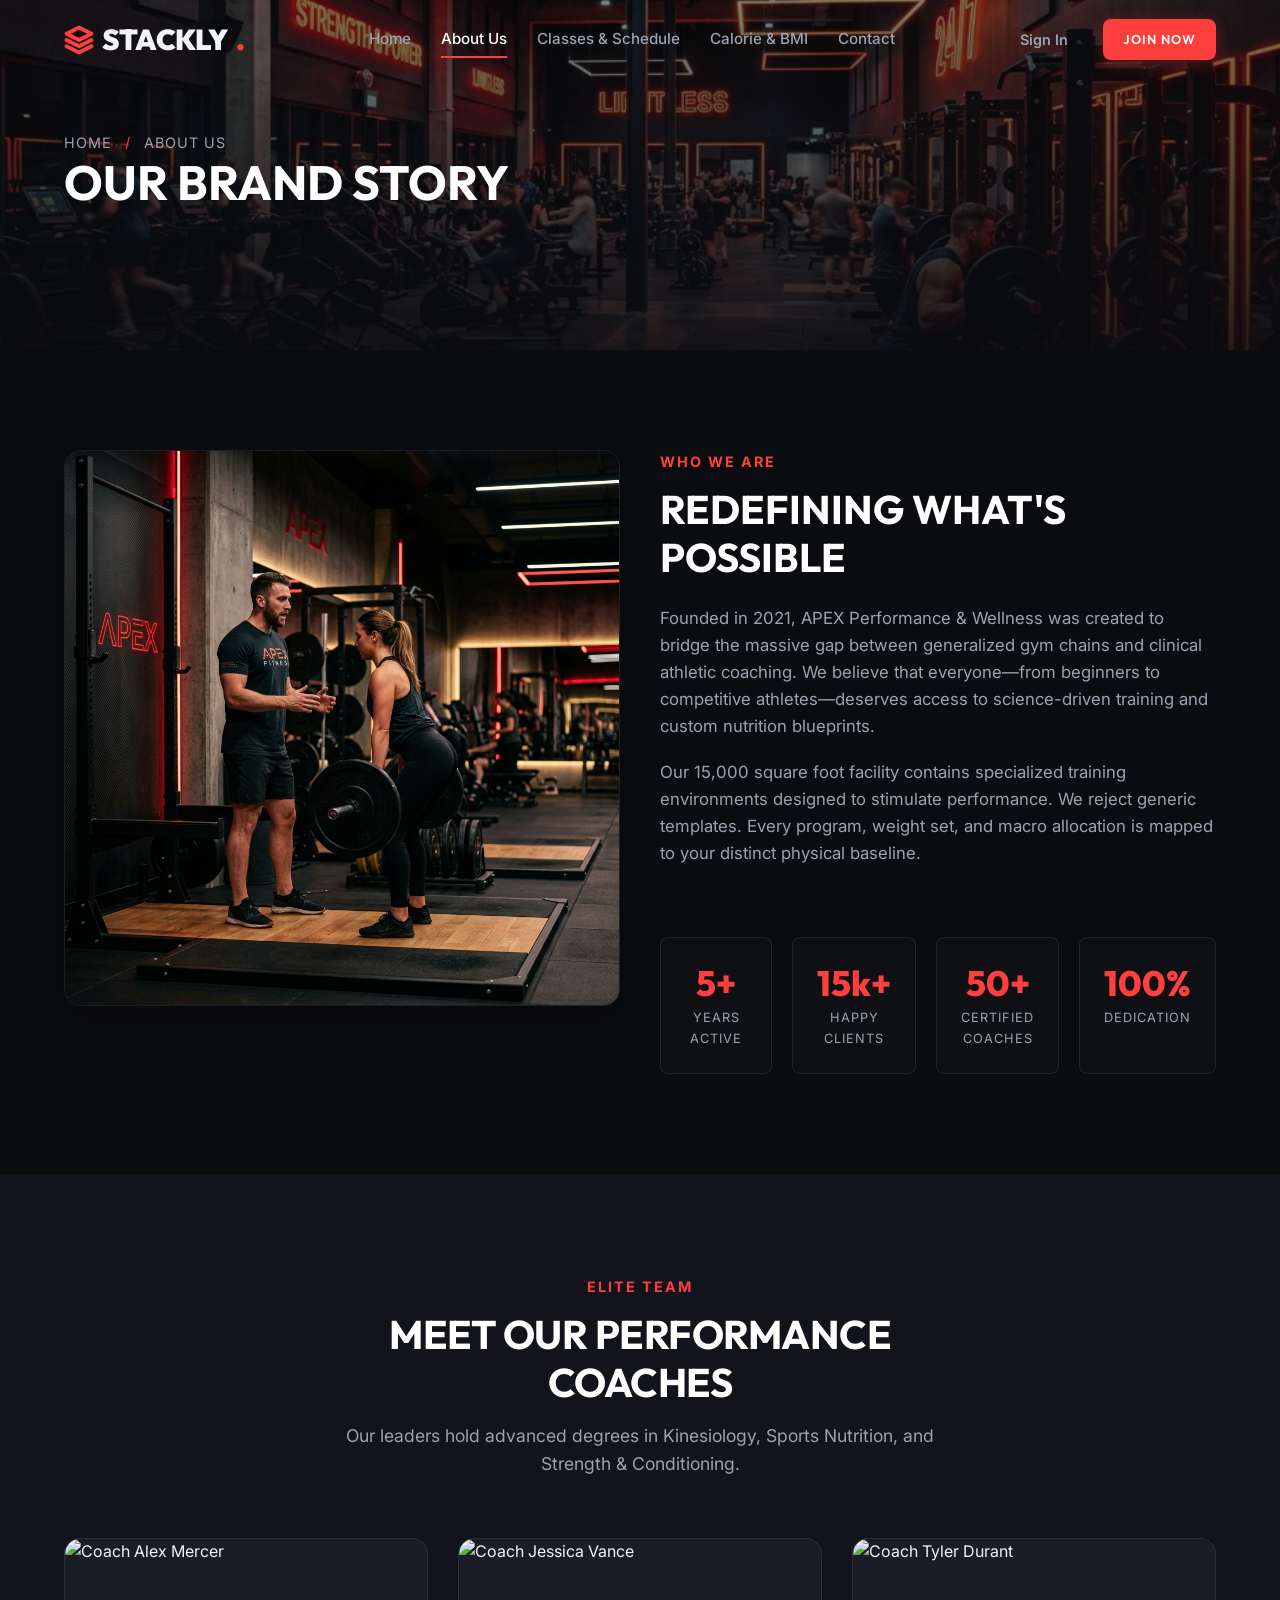
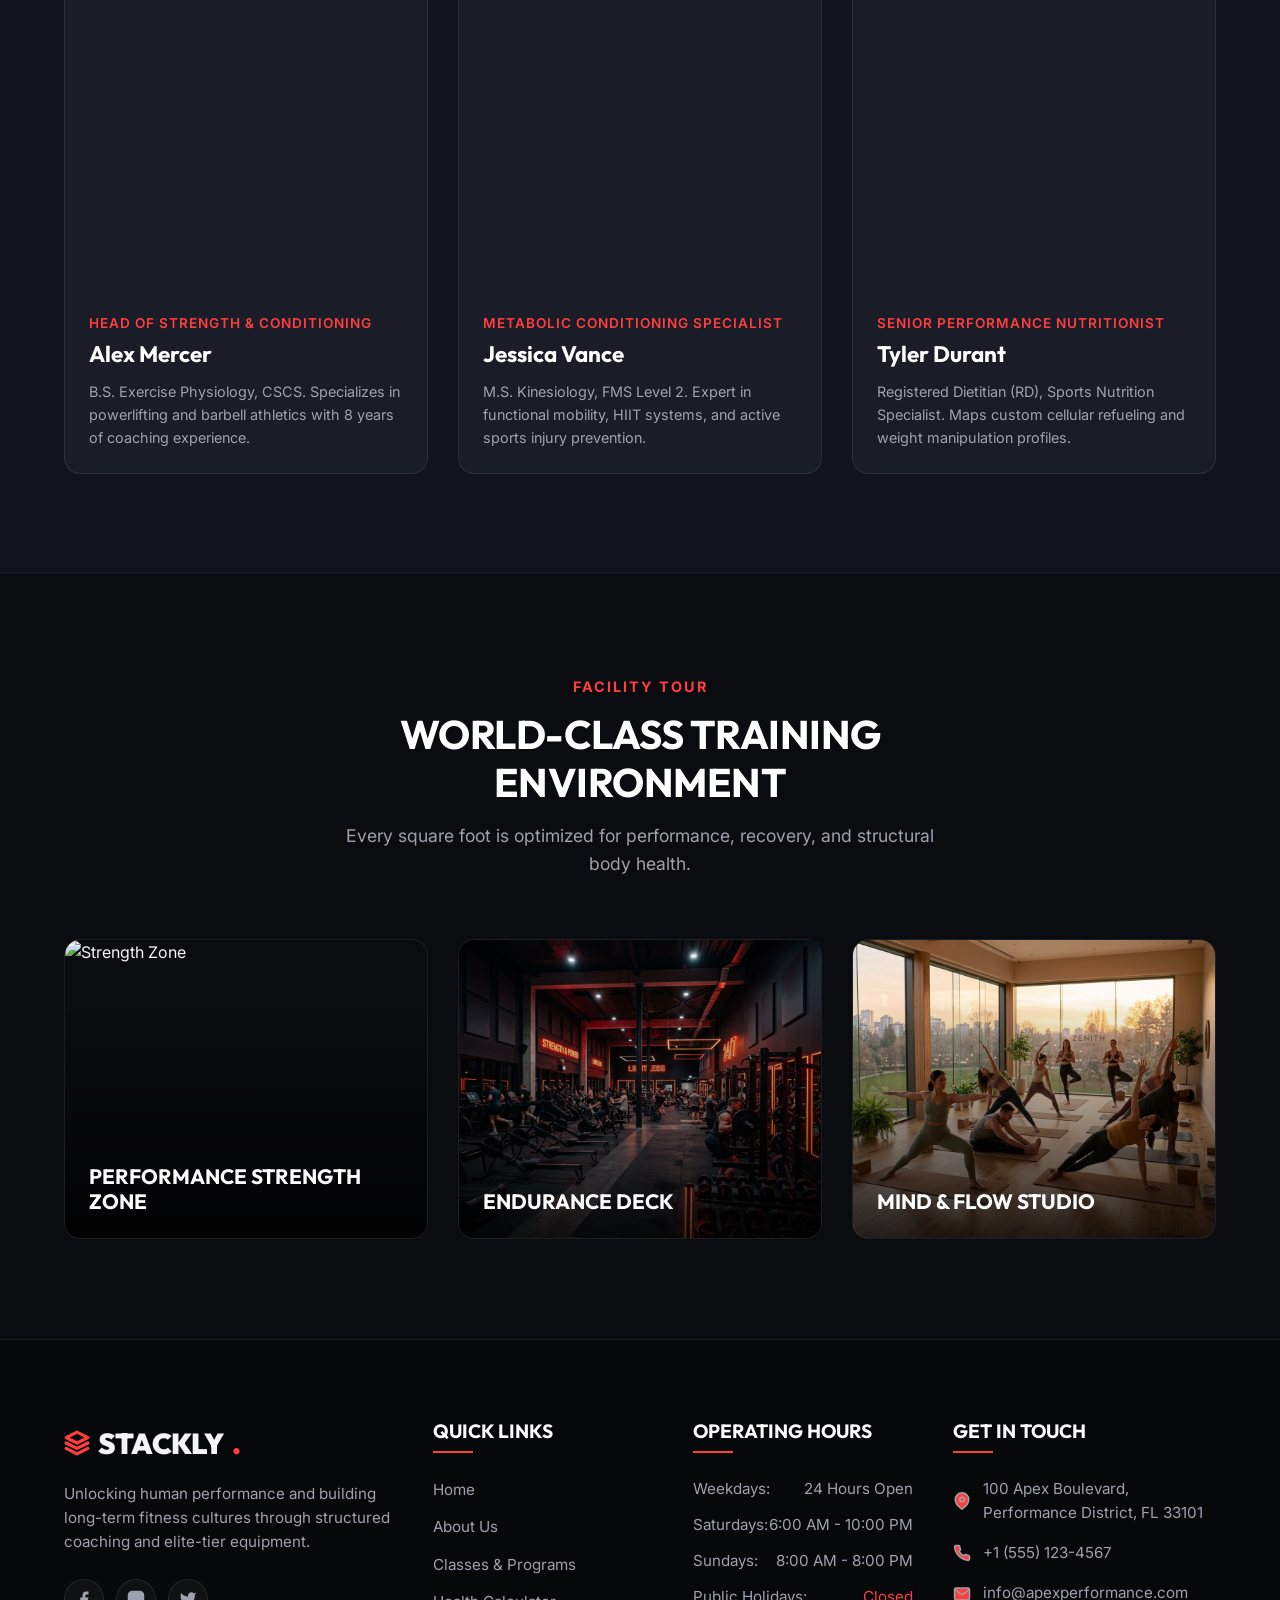
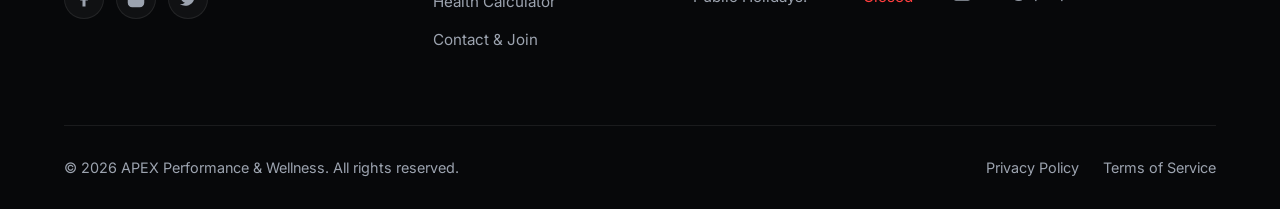
==== commit def488c1: "hi" ====
--- a/about.html
+++ b/about.html
@@ -235,10 +235,10 @@
           <div class="trainer-img-wrapper">
             <img src="https://images.unsplash.com/photo-1567013127542-490d757e51fc?q=80&w=400&auto=format&fit=crop" alt="Coach Alex Mercer" class="trainer-img">
             <div class="trainer-socials">
-              <a href="#" class="social-icon" aria-label="Alex Mercer Instagram">
+              <a href="404.html" class="social-icon" aria-label="Alex Mercer Instagram">
                 <svg viewBox="0 0 24 24" fill="none" stroke="currentColor" stroke-width="2" stroke-linecap="round" stroke-linejoin="round"><rect x="2" y="2" width="20" height="20" rx="5" ry="5"></rect><path d="M16 11.37A4 4 0 1 1 12.63 8 4 4 0 0 1 16 11.37z"></path><line x1="17.5" y1="6.5" x2="17.51" y2="6.5"></line></svg>
               </a>
-              <a href="#" class="social-icon" aria-label="Alex Mercer Twitter">
+              <a href="404.html" class="social-icon" aria-label="Alex Mercer Twitter">
                 <svg viewBox="0 0 24 24"><path d="M23 3a10.9 10.9 0 0 1-3.14 1.53 4.48 4.48 0 0 0-7.86 3v1A10.66 10.66 0 0 1 3 4s-4 9 5 13a11.64 11.64 0 0 1-7 2c9 5 20 0 20-11.5a4.5 4.5 0 0 0-.08-.83A7.72 7.72 0 0 0 23 3z"/></svg>
               </a>
             </div>
@@ -255,10 +255,10 @@
           <div class="trainer-img-wrapper">
             <img src="https://images.unsplash.com/photo-1548690312-e3b507d8c110?q=80&w=400&auto=format&fit=crop" alt="Coach Jessica Vance" class="trainer-img">
             <div class="trainer-socials">
-              <a href="#" class="social-icon" aria-label="Jessica Vance Instagram">
+              <a href="404.html" class="social-icon" aria-label="Jessica Vance Instagram">
                 <svg viewBox="0 0 24 24" fill="none" stroke="currentColor" stroke-width="2" stroke-linecap="round" stroke-linejoin="round"><rect x="2" y="2" width="20" height="20" rx="5" ry="5"></rect><path d="M16 11.37A4 4 0 1 1 12.63 8 4 4 0 0 1 16 11.37z"></path><line x1="17.5" y1="6.5" x2="17.51" y2="6.5"></line></svg>
               </a>
-              <a href="#" class="social-icon" aria-label="Jessica Vance Twitter">
+              <a href="404.html" class="social-icon" aria-label="Jessica Vance Twitter">
                 <svg viewBox="0 0 24 24"><path d="M23 3a10.9 10.9 0 0 1-3.14 1.53 4.48 4.48 0 0 0-7.86 3v1A10.66 10.66 0 0 1 3 4s-4 9 5 13a11.64 11.64 0 0 1-7 2c9 5 20 0 20-11.5a4.5 4.5 0 0 0-.08-.83A7.72 7.72 0 0 0 23 3z"/></svg>
               </a>
             </div>
@@ -273,12 +273,12 @@
         <!-- Trainer 3 -->
         <div class="trainer-card reveal reveal-up delay-3" id="trainer-tyler">
           <div class="trainer-img-wrapper">
-            <img src="https://images.unsplash.com/photo-1605296867304-46d5465a25f1?q=80&w=400&auto=format&fit=crop" alt="Coach Tyler Durant" class="trainer-img">
+            <img src="https://media.istockphoto.com/id/2128048740/photo/gym-sport-fitness-exercise-health-healthy-woman-treadmill-training-running-equipment-fit.jpg?s=612x612&w=0&k=20&c=ixsBaUVIKHM6X3yuqjMDa7zrIcxwYAfndYxO-vTsqTw=" alt="Coach Tyler Durant" class="trainer-img">
             <div class="trainer-socials">
-              <a href="#" class="social-icon" aria-label="Tyler Durant Instagram">
+              <a href="404.html" class="social-icon" aria-label="Tyler Durant Instagram">
                 <svg viewBox="0 0 24 24" fill="none" stroke="currentColor" stroke-width="2" stroke-linecap="round" stroke-linejoin="round"><rect x="2" y="2" width="20" height="20" rx="5" ry="5"></rect><path d="M16 11.37A4 4 0 1 1 12.63 8 4 4 0 0 1 16 11.37z"></path><line x1="17.5" y1="6.5" x2="17.51" y2="6.5"></line></svg>
               </a>
-              <a href="#" class="social-icon" aria-label="Tyler Durant Twitter">
+              <a href="404.html" class="social-icon" aria-label="Tyler Durant Twitter">
                 <svg viewBox="0 0 24 24"><path d="M23 3a10.9 10.9 0 0 1-3.14 1.53 4.48 4.48 0 0 0-7.86 3v1A10.66 10.66 0 0 1 3 4s-4 9 5 13a11.64 11.64 0 0 1-7 2c9 5 20 0 20-11.5a4.5 4.5 0 0 0-.08-.83A7.72 7.72 0 0 0 23 3z"/></svg>
               </a>
             </div>
@@ -416,8 +416,8 @@
       <div class="footer-bottom">
         <p>&copy; 2026 APEX Performance & Wellness. All rights reserved.</p>
         <div class="footer-bottom-links">
-          <a href="#" id="f-privacy">Privacy Policy</a>
-          <a href="#" id="f-terms">Terms of Service</a>
+          <a href="404.html" id="f-privacy">Privacy Policy</a>
+          <a href="404.html" id="f-terms">Terms of Service</a>
         </div>
       </div>
     </div>
--- a/css/style.css
+++ b/css/style.css
@@ -331,11 +331,12 @@
   box-shadow: 0 10px 30px var(--glass-shadow);
 }
 
-.header-container {
-  display: flex;
+ .header-container {
+  display: flex;
+  align-items: center;
   justify-content: space-between;
-  align-items: center;
   width: 100%;
+  gap: 10px;
 }
 
 .logo {
@@ -351,13 +352,16 @@
 .logo span {
   color: var(--primary);
 }
-
 .nav-menu {
   display: flex;
+  align-items: center;
   gap: 32px;
-  align-items: center;
-}
-
+}
+
+.mobile-only {
+  display: none;
+}
+  
 .nav-link {
   font-weight: 500;
   font-size: 0.95rem;
@@ -1155,97 +1159,162 @@
 /* ==========================================================================
    TESTIMONIALS SLIDER
    ========================================================================== */
+ /* ==========================================
+   TESTIMONIAL SECTION
+========================================== */
+
 .testimonial-section {
   overflow: hidden;
+  padding: 100px 0;
 }
 
 .testimonial-container {
-  max-width: 800px;
-  margin: 0 auto;
   position: relative;
-  height: 300px; /* Constrain slider height */
+  max-width: 900px;
+  margin: 50px auto 0;
+  overflow: hidden;
 }
 
 .testimonial-slider {
   display: flex;
-  transition: transform 0.5s cubic-bezier(0.25, 1, 0.5, 1);
-  height: 100%;
+  transition: transform 0.6s ease;
 }
 
 .testimonial-slide {
   min-width: 100%;
-  display: flex;
-  flex-direction: column;
-  align-items: center;
+  box-sizing: border-box;
+  padding: 20px;
   text-align: center;
+}
+
+.quote-icon {
+  margin-bottom: 25px;
+  color: var(--primary);
+  opacity: 0.3;
+}
+
+.quote-icon svg {
+  width: 55px;
+  height: 55px;
+  fill: currentColor;
+}
+
+.testimonial-text {
+  max-width: 750px;
+  margin: 0 auto 35px;
+  font-size: 1.25rem;
+  line-height: 1.8;
+  font-style: italic;
+  color: var(--text-light);
+}
+
+.client-info {
+  display: flex;
   justify-content: center;
-  padding: 0 40px;
-}
-
-.quote-icon {
-  color: var(--primary);
-  opacity: 0.25;
-  margin-bottom: 20px;
-}
-
-.quote-icon svg {
-  width: 48px;
-  height: 48px;
-  fill: currentColor;
-}
-
-.testimonial-text {
-  font-size: 1.3rem;
-  font-style: italic;
-  color: var(--text-main);
-  margin-bottom: 24px;
-  line-height: 1.6;
-}
-
-.client-info {
-  display: flex;
-  align-items: center;
-  gap: 16px;
+  align-items: center;
+  gap: 15px;
 }
 
 .client-img {
-  width: 60px;
-  height: 60px;
-  border-radius: var(--radius-full);
+  width: 70px;
+  height: 70px;
+  border-radius: 50%;
   object-fit: cover;
-  border: 2px solid var(--primary);
+  border: 3px solid var(--primary);
 }
 
 .client-meta h4 {
+  margin: 0;
+  color: var(--text-light);
   font-size: 1.1rem;
-  color: var(--text-light);
 }
 
 .client-meta p {
-  color: var(--text-muted);
-  font-size: 0.85rem;
-}
-
-/* Testimonial navigation */
+  margin: 4px 0 0;
+  color: var(--text-muted);
+  font-size: 0.9rem;
+}
+
+/* Dots */
+
 .slider-dots {
   display: flex;
   justify-content: center;
-  gap: 8px;
-  margin-top: 30px;
+  gap: 10px;
+  margin-top: 35px;
 }
 
 .dot {
   width: 12px;
   height: 12px;
-  border-radius: var(--radius-full);
-  background-color: var(--border-color);
+  border-radius: 50%;
+  background: #555;
   cursor: pointer;
-  transition: var(--transition-fast);
+  transition: 0.3s;
 }
 
 .dot.active {
-  background-color: var(--primary);
-  width: 24px;
+  width: 30px;
+  border-radius: 20px;
+  background: var(--primary);
+}
+
+/* Arrows */
+
+.slider-arrow {
+  position: absolute;
+  top: 50%;
+  transform: translateY(-50%);
+  width: 45px;
+  height: 45px;
+  border: none;
+  border-radius: 50%;
+  background: rgba(255,255,255,0.1);
+  color: white;
+  cursor: pointer;
+  z-index: 10;
+  transition: 0.3s;
+}
+
+.slider-arrow:hover {
+  background: var(--primary);
+}
+
+.slider-arrow.prev {
+  left: 0;
+}
+
+.slider-arrow.next {
+  right: 0;
+}
+
+/* Mobile */
+
+@media (max-width: 768px) {
+
+  .testimonial-text {
+    font-size: 1rem;
+    line-height: 1.7;
+  }
+
+  .slider-arrow {
+    display: none;
+  }
+
+  .testimonial-slide {
+    padding: 10px;
+  }
+}
+.testimonial-container{
+    overflow:hidden;
+}
+
+.testimonial-slider{
+    display:flex;
+}
+
+.testimonial-slide{
+    min-width:100%;
 }
 
 /* ==========================================================================
@@ -1694,31 +1763,68 @@
   }
   
   /* Mobile menu implementation */
+   
   .nav-toggle {
-    display: flex;
-  }
-  
-  .nav-menu {
-    position: fixed;
-    top: 0;
-    right: -100%;
-    width: 300px;
-    height: 100vh;
-    background-color: var(--dark-section);
-    border-left: 1px solid var(--border-color);
-    flex-direction: column;
-    justify-content: center;
-    align-items: center;
-    gap: 40px;
-    transition: var(--transition);
-    z-index: 1000;
-  }
+  display: flex !important;
+  flex-direction: column;
+  justify-content: space-between;
+  width: 28px;
+  height: 20px;
+  cursor: pointer;
+}
+   
+.nav-menu {
+  position: fixed;
+  top: 0;
+  right: -300px;
+  width: 300px;
+  height: 100vh;
+  background-color: var(--dark-section);
+  border-left: 1px solid var(--border-color);
+  flex-direction: column;
+  justify-content: center;
+  align-items: center;
+  gap: 40px;
+  transition: var(--transition);
+  z-index: 1000;
+}
   
   .nav-menu.active {
     right: 0;
     box-shadow: -10px 0 40px var(--glass-shadow);
   }
-}
+
+#nav-login-link,
+#nav-cta-btn {
+  display: none;
+}
+
+.mobile-only {
+  display: block;
+}
+}
+.nav-menu {
+  display:flex;
+  align-items:center;
+  gap:32px;
+}
+
+.mobile-only{
+  display:none;
+}
+.nav-toggle span {
+  display: block;
+  width: 100%;
+  height: 3px;
+  background: #ffffff; /* White */
+  border-radius: 3px;
+}
+.nav-toggle {
+  background: transparent;
+  border: none;
+  padding: 0;
+}
+ 
 
 /* Tablet screens (up to 768px) */
 @media (max-width: 768px) {
@@ -1753,54 +1859,325 @@
 }
 
 /* Small / Mobile screens (up to 576px) */
-@media (max-width: 576px) {
+ @media (max-width: 576px) {
+
+  /* Header */
+   /* Mobile Header */
+
+.header {
+  height: 70px;
+}
+
+.header-container {
+  padding: 0 12px;
+}
+
+.logo {
+  font-size: 1.2rem;
+  flex-shrink: 0;
+}
+
+.nav-actions {
+  display: flex;
+  align-items: center;
+  gap: 10px;
+  margin-left: auto;
+}
+
+#nav-login-link {
+  display: none;
+}
+
+#nav-cta-btn {
+  padding: 8px 12px !important;
+  font-size: 0.7rem !important;
+  white-space: nowrap;
+}
+
+.nav-toggle {
+  display: flex;
+  width: 22px;
+  height: 18px;
+  flex-shrink: 0;
+}
+
+.nav-toggle span {
+  width: 100%;
+}
+
+  /* Hero Section */
+  .hero {
+    padding: 110px 0 60px;
+    min-height: auto;
+  }
+
+  .hero-container {
+    flex-direction: column;
+    align-items: center;
+    text-align: center;
+  }
+
+  .hero-content {
+    text-align: center;
+  }
+
   .hero-title {
-    font-size: 2.4rem;
-  }
-  
+    font-size: 1.9rem;
+    line-height: 1.2;
+    margin-bottom: 15px;
+  }
+
   .hero-desc {
-    font-size: 1rem;
-  }
-  
+    font-size: 0.95rem;
+    line-height: 1.6;
+    margin-bottom: 25px;
+  }
+
   .hero-btns {
     flex-direction: column;
     width: 100%;
-  }
-  
+    gap: 12px;
+  }
+
   .hero-btns .btn {
     width: 100%;
   }
-  
+
+  /* Stats Cards */
   .hero-stats-wrapper {
+    position: static;
+    width: 100%;
+    margin-top: 30px;
     flex-direction: column;
-  }
-  
+    gap: 15px;
+  }
+
   .glass-badge {
     width: 100%;
-  }
-  
-  .grid-4 {
+    min-width: unset;
+  }
+
+  /* Sections */
+  .section-header h2 {
+    font-size: 2rem;
+  }
+
+  .grid-4,
+  .grid-3,
+  .grid-2 {
     grid-template-columns: 1fr;
   }
-  
+
   .form-row-2 {
     grid-template-columns: 1fr;
   }
-  
+
   .calc-tabs {
     flex-direction: column;
   }
-  
+
+  .calc-wrapper,
+  .contact-form-wrapper {
+    padding: 25px 18px;
+  }
+
+  /* FAQ */
   .faq-header {
-    padding: 20px;
-  }
-  
+    padding: 18px;
+  }
+
   .faq-header h3 {
     font-size: 1rem;
   }
-  
+
+  /* Footer */
+  .footer-grid {
+    grid-template-columns: 1fr;
+    gap: 25px;
+  }
+
   .footer-bottom {
     flex-direction: column;
     text-align: center;
-  }
-}
+    gap: 10px;
+  }
+  /* Header Fix */
+
+.header{
+  height:70px;
+}
+
+.header-container{
+  padding:0 12px;
+}
+
+.logo{
+  font-size:1.1rem;
+}
+
+.logo svg{
+  width:22px;
+  height:22px;
+}
+
+.nav-actions{
+  margin-left:auto;
+  gap:8px;
+}
+
+#nav-login-link,
+#nav-cta-btn{
+  display:none;
+}
+
+.mobile-only{
+  display:block;
+}
+
+.nav-toggle{
+  display:flex;
+  width:22px;
+  height:18px;
+  margin:0;
+}
+
+.nav-menu{
+  width:240px;
+}
+}
+@media (max-width: 320px) {
+
+  .container {
+    padding: 0 12px;
+  }
+
+  .logo {
+    font-size: 1rem;
+  }
+
+  #nav-cta-btn {
+    padding: 6px 8px !important;
+    font-size: 0.65rem !important;
+  }
+
+  .hero-title {
+    font-size: 1.4rem !important;
+  }
+
+  .hero-desc {
+    font-size: 0.8rem;
+  }
+
+  .glass-badge {
+    padding: 12px;
+  }
+}
+.header-container{
+  display:flex;
+  justify-content:space-between;
+  align-items:center;
+  width:100%;
+}
+
+.nav-actions{
+  display:flex;
+  align-items:center;
+  gap:15px;
+}
+
+#nav-login-link{
+  font-weight:600;
+  font-size:0.9rem;
+}
+
+#nav-cta-btn{
+  padding:10px 20px;
+  font-size:0.8rem;
+}
+
+.mobile-only{
+  display:none;
+}
+.header {
+  position: fixed;
+  top: 0;
+  left: 0;
+  width: 100%;
+  height: 80px;
+  z-index: 1000;
+  display: flex;
+  align-items: center;
+}
+ .header-container{
+  display:flex;
+  justify-content:space-between;
+  align-items:center;
+}
+
+.nav-menu{
+  display:flex;
+  align-items:center;
+  gap:30px;
+}
+
+.nav-actions{
+  display:flex;
+  align-items:center;
+  gap:15px;
+}
+
+.nav-toggle{
+  display:none;
+  background:none;
+  border:none;
+  cursor:pointer;
+  flex-direction:column;
+  justify-content:space-between;
+  width:28px;
+  height:20px;
+  padding:0;
+}
+
+.nav-toggle span{
+  display:block;
+  width:100%;
+  height:3px;
+  background:#fff;
+  border-radius:5px;
+  transition:.3s;
+}
+ 
+.nav-toggle.active span:nth-child(1) {
+  transform: translateY(8px) rotate(45deg);
+}
+
+.nav-toggle.active span:nth-child(2) {
+  opacity: 0;
+}
+
+.nav-toggle.active span:nth-child(3) {
+  transform: translateY(-8px) rotate(-45deg);
+}
+@media (max-width: 992px) {
+
+  .nav-toggle {
+    display: flex !important;
+    flex-direction: column;
+    justify-content: space-between;
+    width: 28px;
+    height: 20px;
+    background: transparent;
+    border: none;
+    padding: 0;
+    cursor: pointer;
+    z-index: 1001;
+  }
+
+  .nav-toggle span {
+    display: block;
+    width: 100%;
+    height: 3px;
+    background-color: #fff;
+    border-radius: 3px;
+  }
+}
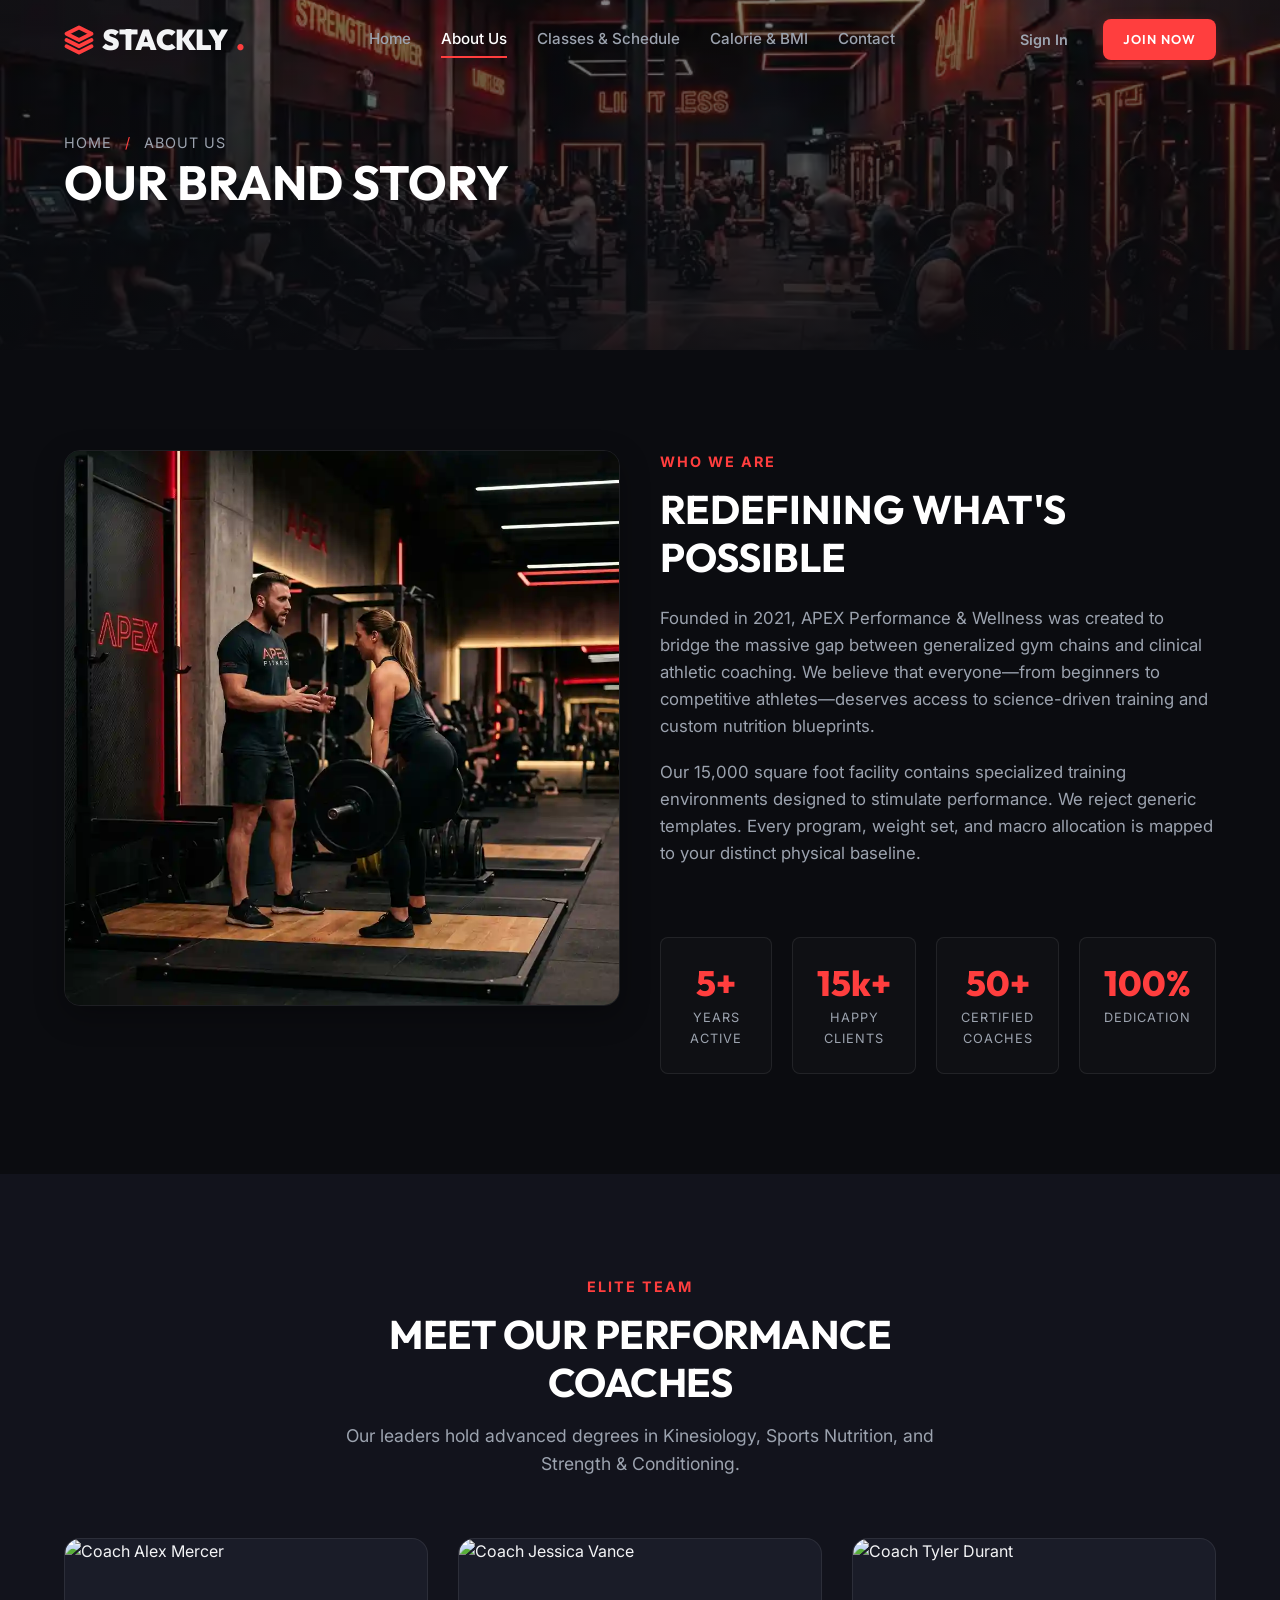
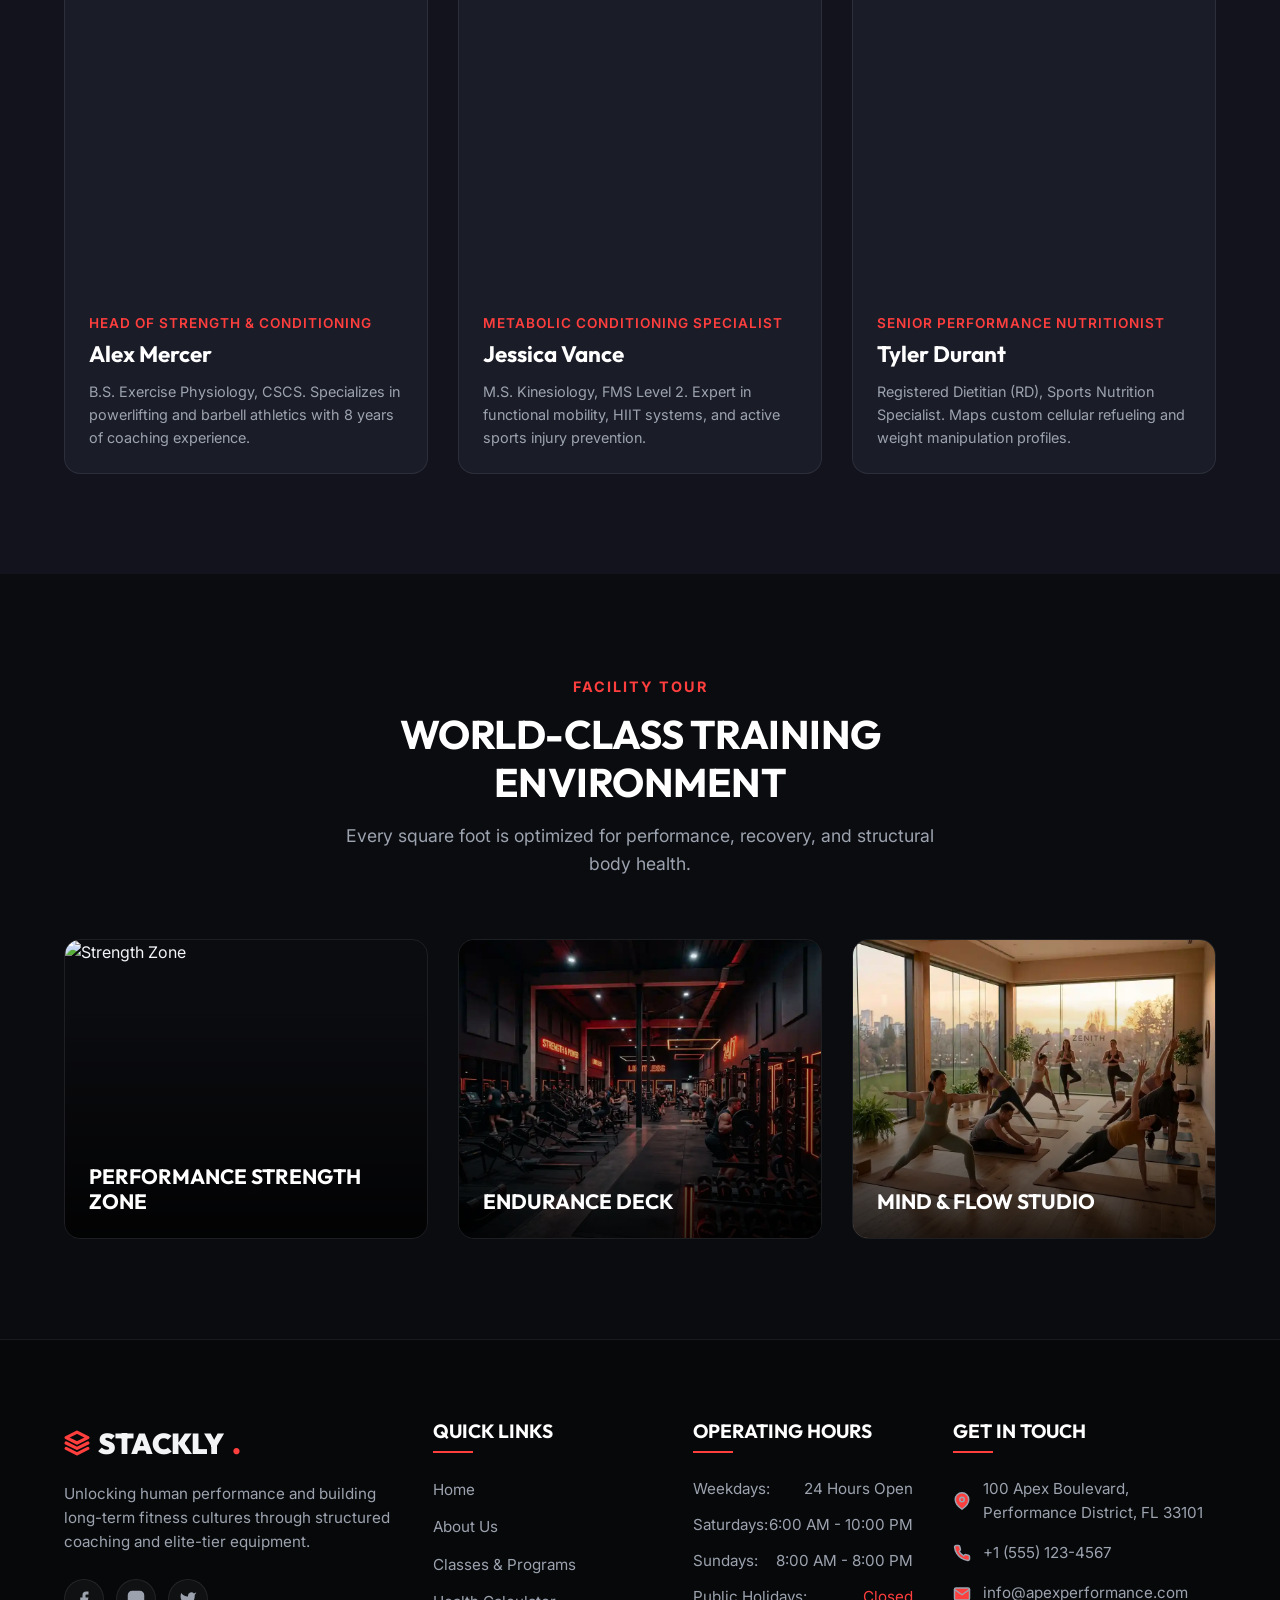
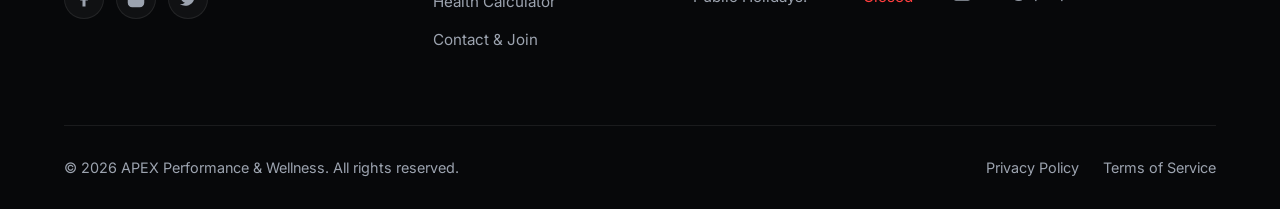
==== commit da6df239: "hi" ====
--- a/about.html
+++ b/about.html
@@ -166,7 +166,7 @@
   <!-- ==========================================================================
        SUBPAGE HERO
        ========================================================================== -->
-  <section class="sub-hero" style="background-image: url('assets/images/hero.png');" id="about-hero">
+  <section class="sub-hero" style="background-image: url('assets/images/hero\ \(2\)_11zon.webp');" id="about-hero">
     <div class="sub-hero-overlay"></div>
     <div class="container">
       <div class="sub-hero-content reveal reveal-fade">
@@ -183,7 +183,7 @@
     <div class="container">
       <div class="grid-2">
         <div class="reveal reveal-left" id="story-images-layout">
-          <img src="assets/images/trainer-coaching.png" alt="Apex coaching scene" style="border-radius: var(--radius-md); border: 1px solid var(--border-color); box-shadow: 0 10px 30px rgba(0,0,0,0.3);">
+          <img src="assets/images/trainer-coaching_11zon.webp" alt="Apex coaching scene" style="border-radius: var(--radius-md); border: 1px solid var(--border-color); box-shadow: 0 10px 30px rgba(0,0,0,0.3);">
         </div>
         <div class="reveal reveal-right" id="story-text-content" style="display: flex; flex-direction: column; justify-content: center;">
           <span class="tagline">Who We Are</span>
@@ -233,7 +233,11 @@
         <!-- Trainer 1 -->
         <div class="trainer-card reveal reveal-up delay-1" id="trainer-alex">
           <div class="trainer-img-wrapper">
-            <img src="https://images.unsplash.com/photo-1567013127542-490d757e51fc?q=80&w=400&auto=format&fit=crop" alt="Coach Alex Mercer" class="trainer-img">
+             
+  <img src="https://images.unsplash.com/photo-1567013127542-490d757e51fc?q=80&w=400&auto=format&fit=crop"
+       alt="Coach Alex Mercer"
+       class="trainer-img">
+ 
             <div class="trainer-socials">
               <a href="404.html" class="social-icon" aria-label="Alex Mercer Instagram">
                 <svg viewBox="0 0 24 24" fill="none" stroke="currentColor" stroke-width="2" stroke-linecap="round" stroke-linejoin="round"><rect x="2" y="2" width="20" height="20" rx="5" ry="5"></rect><path d="M16 11.37A4 4 0 1 1 12.63 8 4 4 0 0 1 16 11.37z"></path><line x1="17.5" y1="6.5" x2="17.51" y2="6.5"></line></svg>
@@ -253,7 +257,11 @@
         <!-- Trainer 2 -->
         <div class="trainer-card reveal reveal-up delay-2" id="trainer-jessica">
           <div class="trainer-img-wrapper">
-            <img src="https://images.unsplash.com/photo-1548690312-e3b507d8c110?q=80&w=400&auto=format&fit=crop" alt="Coach Jessica Vance" class="trainer-img">
+              
+  <img src="https://images.unsplash.com/photo-1548690312-e3b507d8c110?q=80&w=400&auto=format&fit=crop"
+       alt="Coach Jessica Vance"
+       class="trainer-img">
+ 
             <div class="trainer-socials">
               <a href="404.html" class="social-icon" aria-label="Jessica Vance Instagram">
                 <svg viewBox="0 0 24 24" fill="none" stroke="currentColor" stroke-width="2" stroke-linecap="round" stroke-linejoin="round"><rect x="2" y="2" width="20" height="20" rx="5" ry="5"></rect><path d="M16 11.37A4 4 0 1 1 12.63 8 4 4 0 0 1 16 11.37z"></path><line x1="17.5" y1="6.5" x2="17.51" y2="6.5"></line></svg>
@@ -273,7 +281,11 @@
         <!-- Trainer 3 -->
         <div class="trainer-card reveal reveal-up delay-3" id="trainer-tyler">
           <div class="trainer-img-wrapper">
-            <img src="https://media.istockphoto.com/id/2128048740/photo/gym-sport-fitness-exercise-health-healthy-woman-treadmill-training-running-equipment-fit.jpg?s=612x612&w=0&k=20&c=ixsBaUVIKHM6X3yuqjMDa7zrIcxwYAfndYxO-vTsqTw=" alt="Coach Tyler Durant" class="trainer-img">
+               
+  <img src="https://media.istockphoto.com/id/2128048740/photo/gym-sport-fitness-exercise-health-healthy-woman-treadmill-training-running-equipment-fit.jpg?s=612x612&w=0&k=20&c=ixsBaUVIKHM6X3yuqjMDa7zrIcxwYAfndYxO-vTsqTw="
+       alt="Coach Tyler Durant"
+       class="trainer-img">
+ 
             <div class="trainer-socials">
               <a href="404.html" class="social-icon" aria-label="Tyler Durant Instagram">
                 <svg viewBox="0 0 24 24" fill="none" stroke="currentColor" stroke-width="2" stroke-linecap="round" stroke-linejoin="round"><rect x="2" y="2" width="20" height="20" rx="5" ry="5"></rect><path d="M16 11.37A4 4 0 1 1 12.63 8 4 4 0 0 1 16 11.37z"></path><line x1="17.5" y1="6.5" x2="17.51" y2="6.5"></line></svg>
@@ -315,7 +327,7 @@
 
         <!-- Zone 2 -->
         <div class="facility-card reveal reveal-up" id="facility-zone-cardio">
-          <img src="assets/images/hero.png" alt="Cardio Zone" class="facility-img">
+          <img src="assets/images/hero (2)_11zon.webp" alt="Cardio Zone" class="facility-img">
           <div class="facility-overlay">
             <h3>Endurance Deck</h3>
           </div>
@@ -323,7 +335,7 @@
 
         <!-- Zone 3 -->
         <div class="facility-card reveal reveal-right" id="facility-zone-mind">
-          <img src="assets/images/group-class.png" alt="Yoga Zone" class="facility-img">
+          <img src="assets/images/group-class_11zon.webp" alt="Yoga Zone" class="facility-img">
           <div class="facility-overlay">
             <h3>Mind & Flow Studio</h3>
           </div>
--- a/css/style.css
+++ b/css/style.css
@@ -826,6 +826,7 @@
   font-size: 1.4rem;
   margin-bottom: 12px;
 }
+ 
 
 /* ==========================================================================
    CLASS SCHEDULE & FILTER (CLASSES PAGE)
@@ -2180,4 +2181,106 @@
     background-color: #fff;
     border-radius: 3px;
   }
+}
+/* ==========================================
+   EXTRA SMALL DEVICES (360px)
+========================================== */
+
+@media (max-width: 360px) {
+
+  .container{
+    padding: 0 15px;
+  }
+
+  /* Header */
+  .header{
+    height: 65px;
+  }
+
+  .logo{
+    font-size: 1.1rem;
+  }
+
+  .logo svg{
+    width: 22px;
+    height: 22px;
+  }
+
+  .nav-menu{
+    width: 240px;
+  }
+
+  /* Hero */
+  .hero{
+    padding-top: 100px;
+  }
+
+  .hero-title{
+    font-size: 1.7rem;
+    line-height: 1.2;
+  }
+
+  .hero-desc{
+    font-size: 0.9rem;
+  }
+
+  .hero-btns{
+    gap: 12px;
+  }
+
+  .hero-btns .btn{
+    width: 100%;
+  }
+
+  /* Cards */
+  .glass-badge,
+  .feature-card,
+  .trainer-card,
+  .pricing-card{
+    width: 100%;
+  }
+
+  /* Section Headings */
+  .section-header h2{
+    font-size: 1.7rem;
+  }
+
+  /* Trainer */
+  .trainer-img-wrapper{
+    height: 280px;
+  }
+
+  .trainer-info{
+    padding: 18px;
+  }
+
+  .trainer-info h3{
+    font-size: 1.2rem;
+  }
+
+  /* Calculator */
+  .calc-wrapper{
+    padding: 20px 15px;
+  }
+
+  /* Contact Form */
+  .contact-form-wrapper{
+    padding: 20px 15px;
+  }
+
+  input,
+  select,
+  textarea{
+    font-size: 16px;
+  }
+
+  /* Footer */
+  .footer{
+    text-align:center;
+  }
+
+  .footer-bottom{
+    flex-direction:column;
+    gap:10px;
+  }
 }
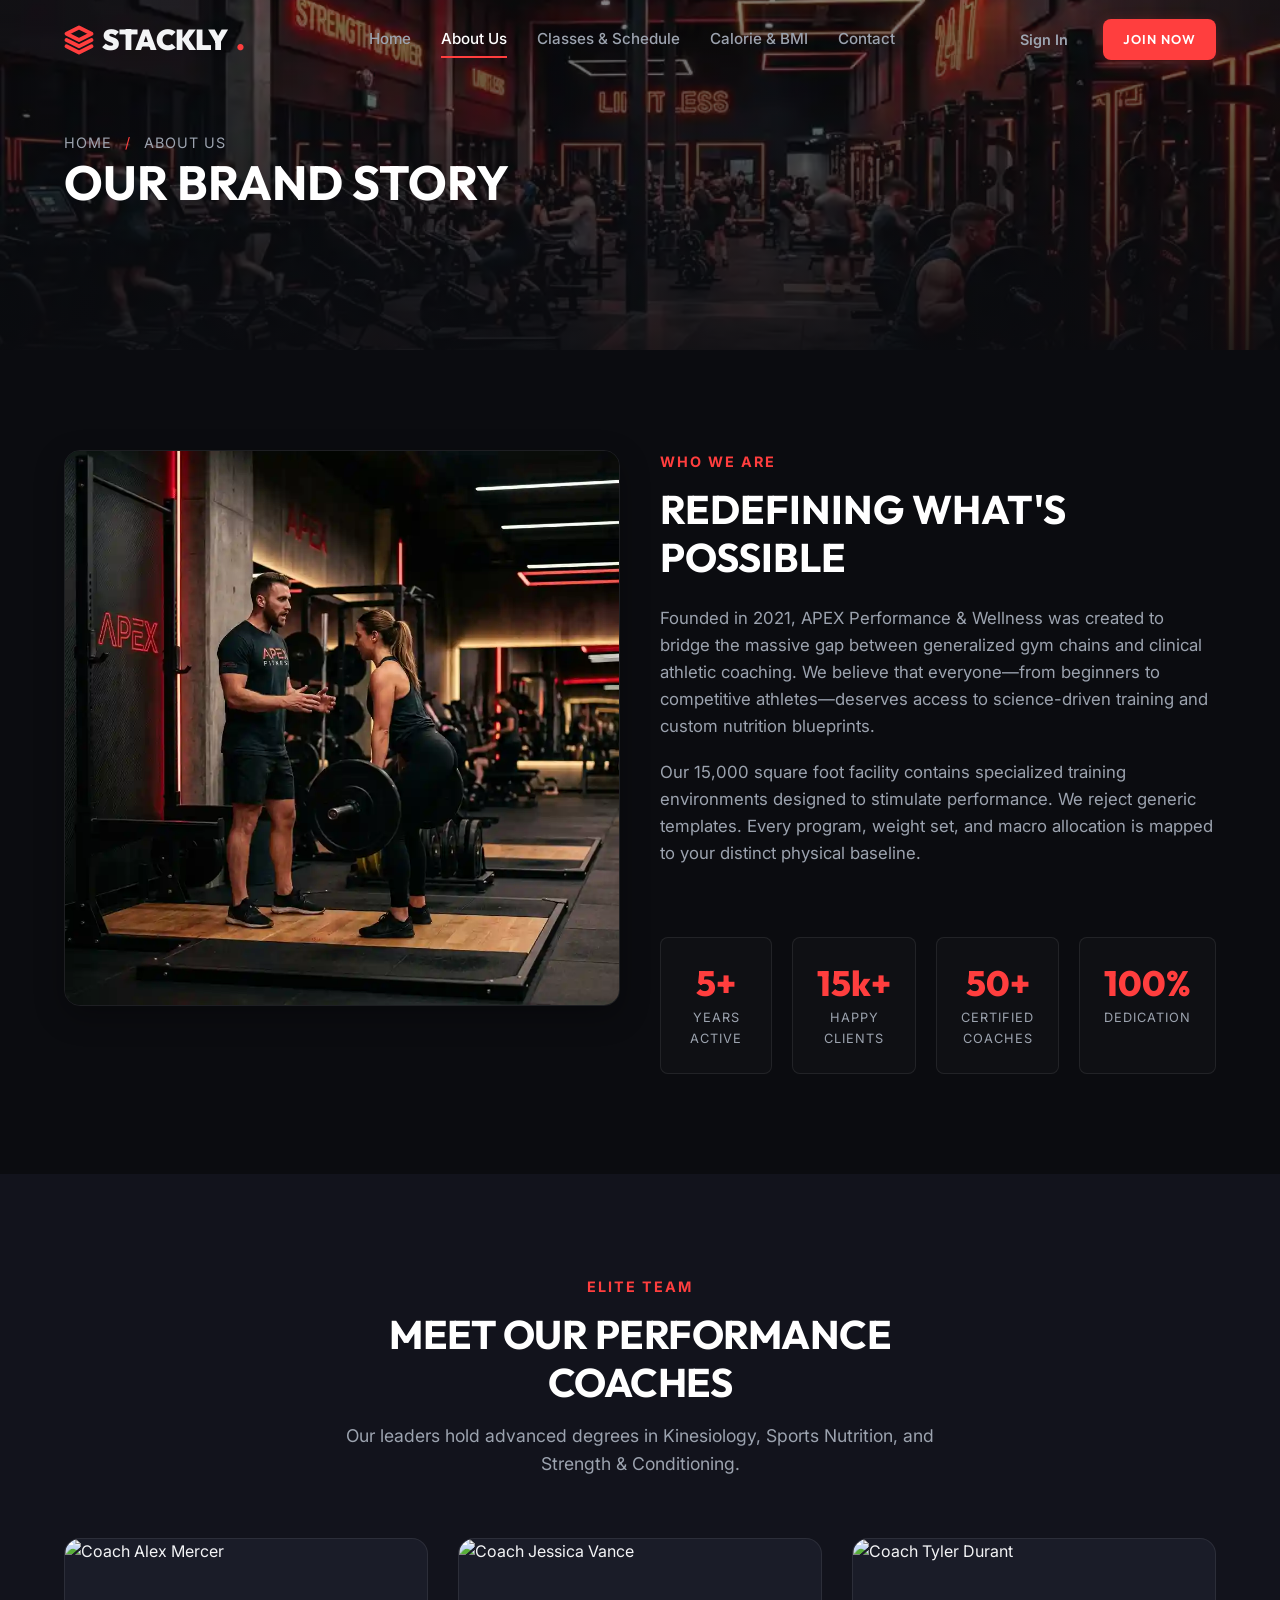
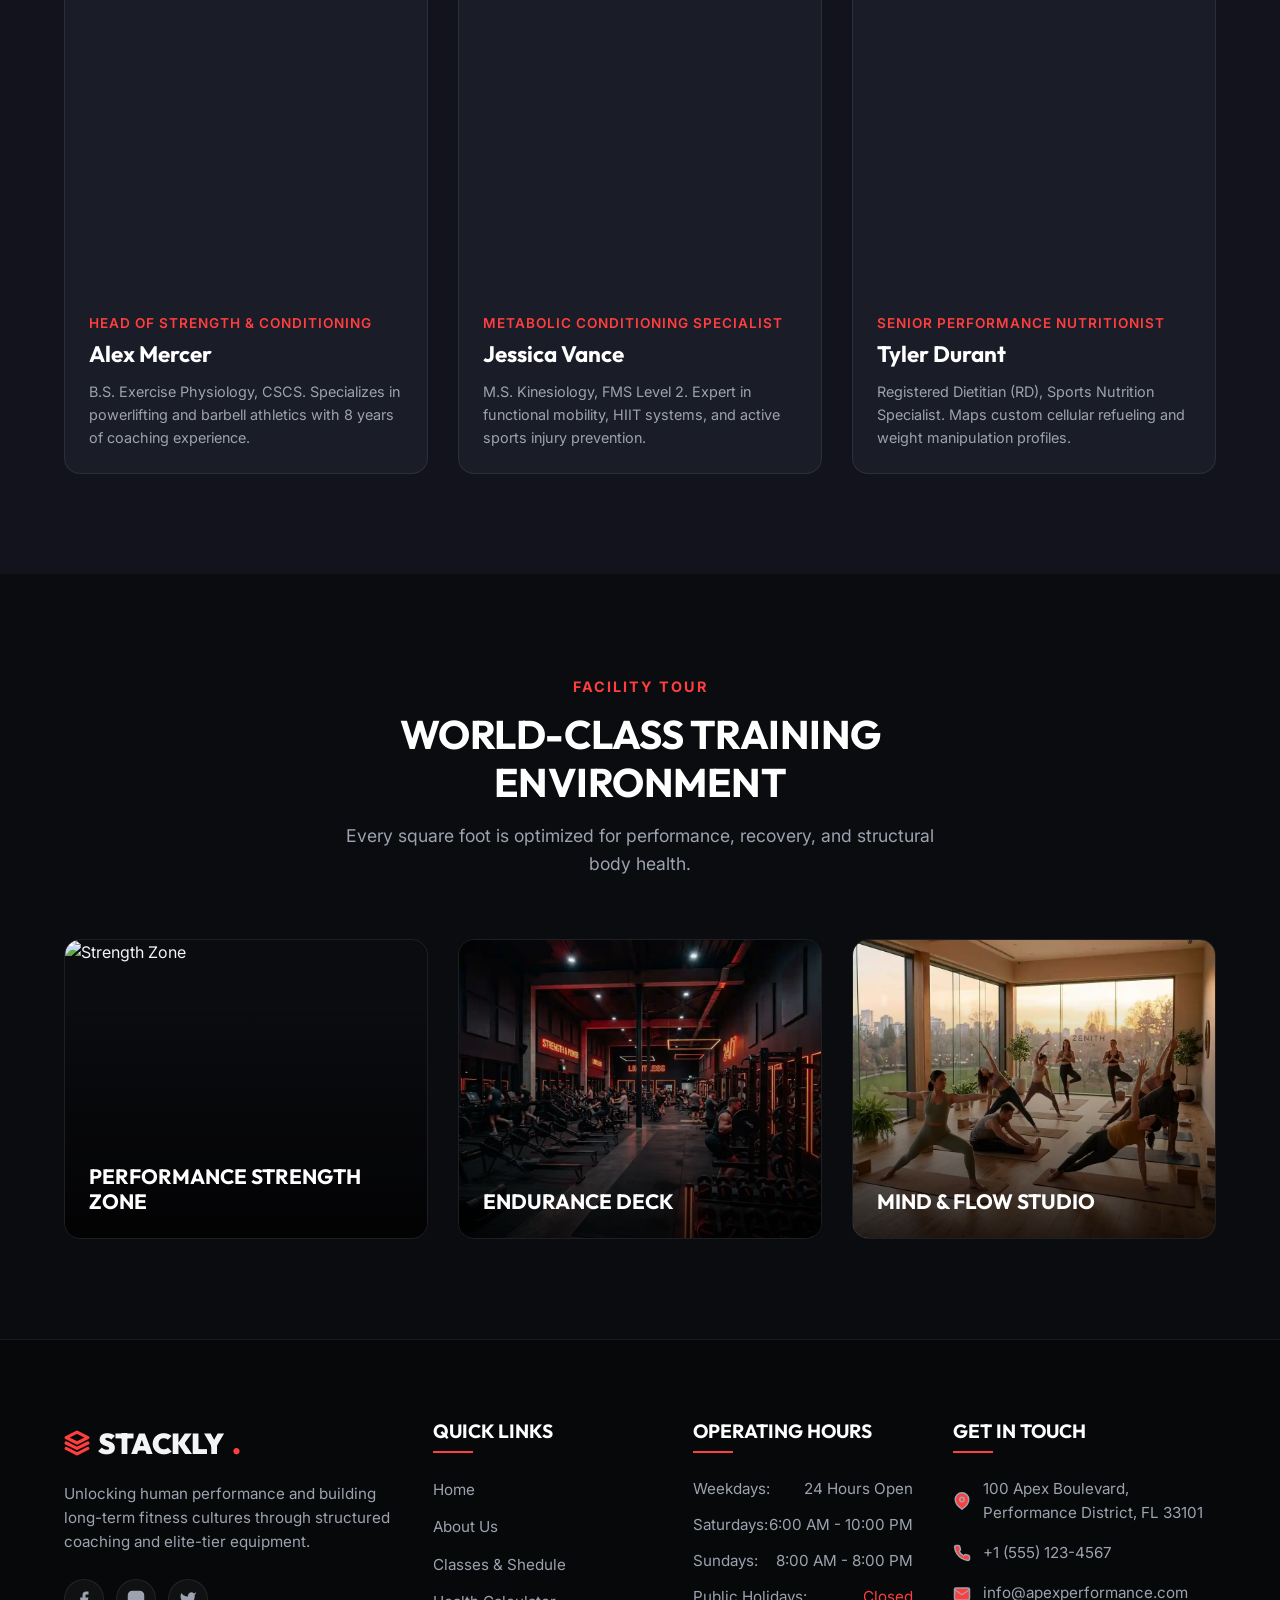
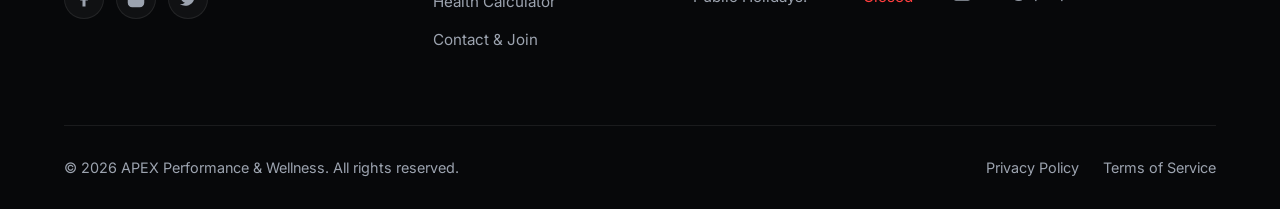
==== commit 4fcffe97: "hi" ====
--- a/about.html
+++ b/about.html
@@ -380,7 +380,7 @@
           <ul class="footer-links">
             <li><a href="index.html" id="fl-home">Home</a></li>
             <li><a href="about.html" id="fl-about">About Us</a></li>
-            <li><a href="classes.html" id="fl-classes">Classes & Programs</a></li>
+            <li><a href="classes.html" id="fl-classes">Classes & Shedule</a></li>
             <li><a href="bmi.html" id="fl-bmi">Health Calculator</a></li>
             <li><a href="contact.html" id="fl-contact">Contact & Join</a></li>
           </ul>
--- a/css/style.css
+++ b/css/style.css
@@ -826,7 +826,16 @@
   font-size: 1.4rem;
   margin-bottom: 12px;
 }
- 
+ .trainer-img {
+  width: 100%;
+  height: 100%;
+  object-fit: cover;
+  object-position: top;
+  transition: var(--transition);
+  
+  /* Add this line to hide browser hover tools */
+  pointer-events: none; 
+}
 
 /* ==========================================================================
    CLASS SCHEDULE & FILTER (CLASSES PAGE)
